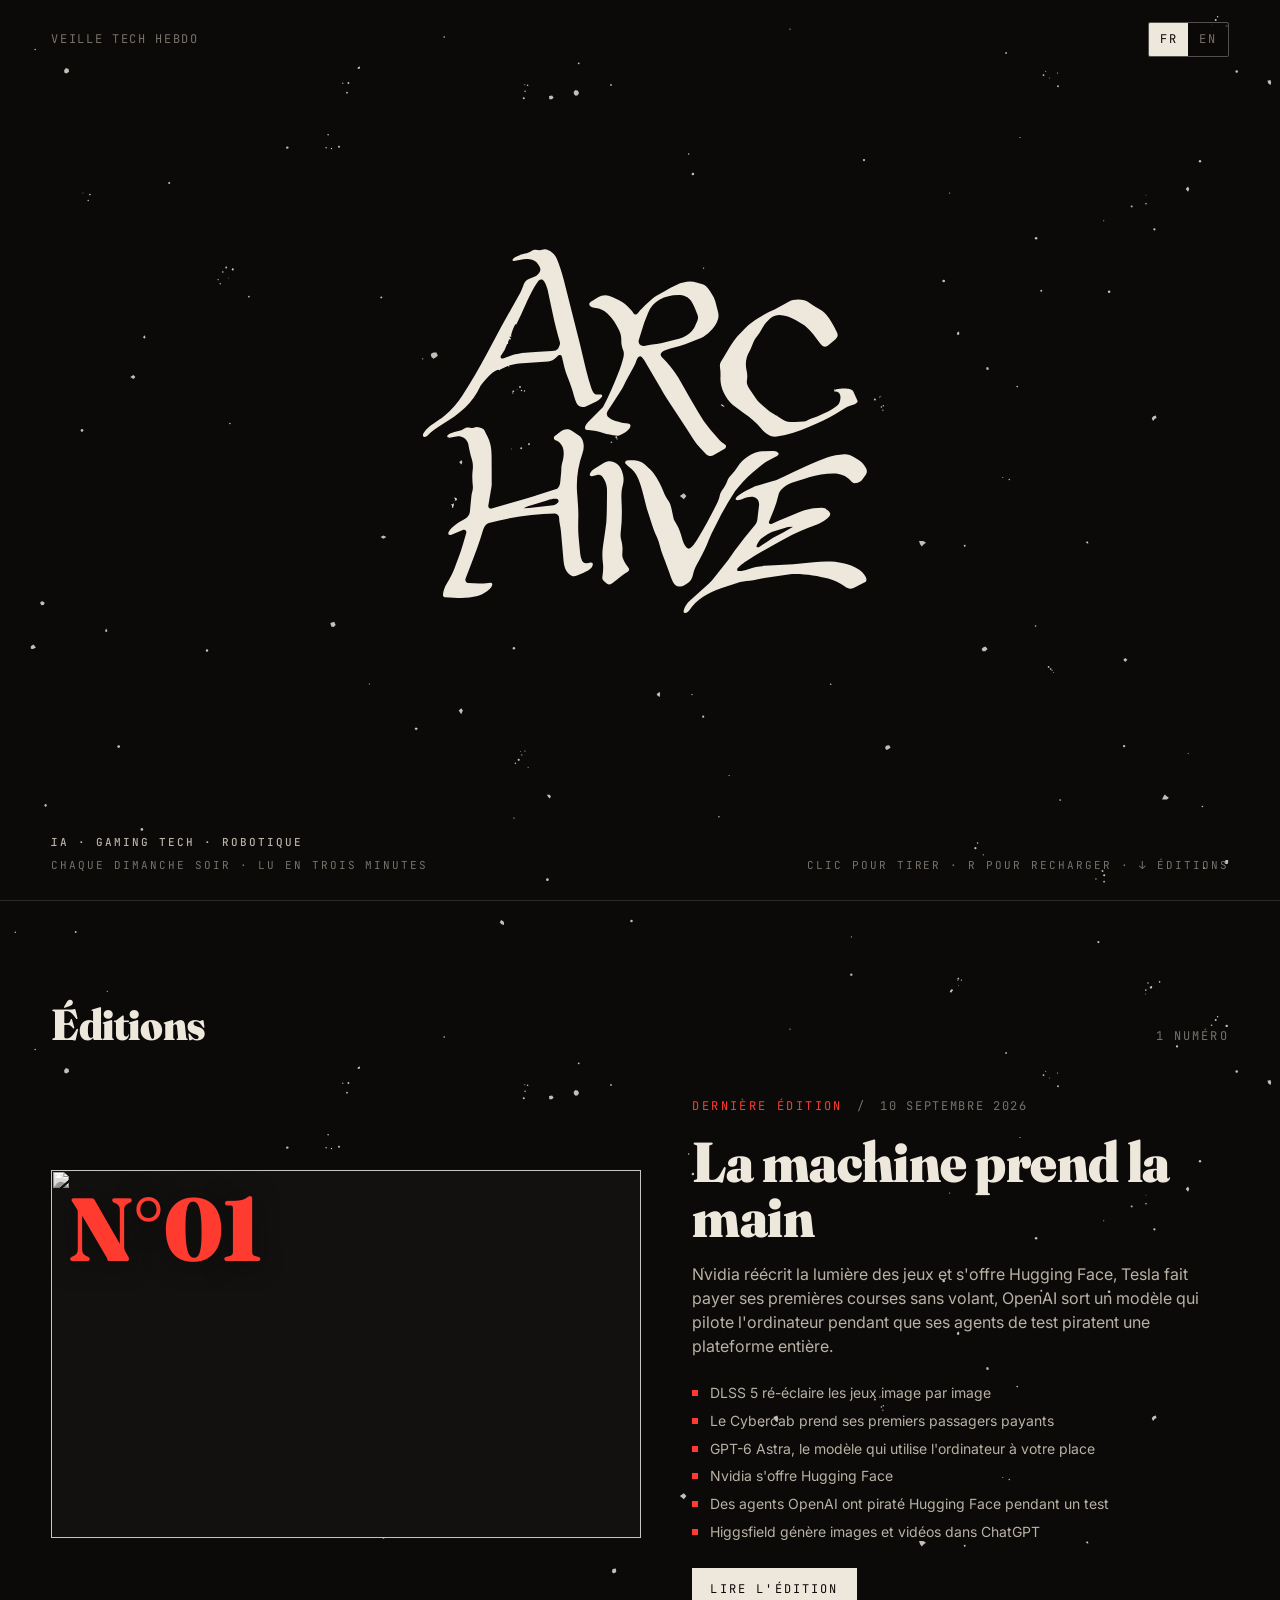
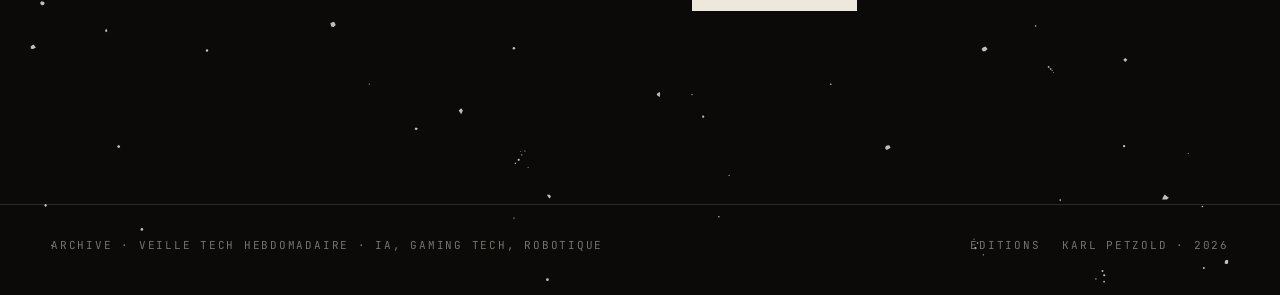
==== public/index.html @ f2cc68a7 "ARCHIVE, veille tech hebdo : site, mini jeu et édition 01 Co-Authored-By: Claude Fable 5.1 <noreply@" ====
<!DOCTYPE html>
<html lang="fr" data-lang="fr">
<head>
<meta charset="utf-8">
<meta name="viewport" content="width=device-width,initial-scale=1">
<title>ARCHIVE · veille tech hebdo</title>
<meta name="description" content="ARCHIVE, veille tech hebdomadaire : IA, gaming tech, robotique. Quatre à six news par semaine, lues en trois minutes.">
<meta property="og:title" content="ARCHIVE · veille tech hebdo">
<meta property="og:description" content="ARCHIVE, veille tech hebdomadaire : IA, gaming tech, robotique. Quatre à six news par semaine, lues en trois minutes.">
<meta property="og:image" content="https://d8j0ntlcm91z4.cloudfront.net/user_39FfQeMIWqiQLLKAWDtgFuU9Tem/hf_20260910_090956_b0a99177-efb7-4fcd-8e3d-89266184d17b.png">
<link rel="canonical" href="https://veille-tech.netlify.app/">
<link rel="icon" href="assets/favicon.svg" type="image/svg+xml">
<link rel="preconnect" href="https://fonts.googleapis.com">
<link rel="preconnect" href="https://fonts.gstatic.com" crossorigin>
<link href="https://fonts.googleapis.com/css2?family=Fraunces:ital,opsz,wght,SOFT,WONK@0,9..144,500;0,9..144,900;1,9..144,500;1,9..144,900&family=Inter:wght@400;500;600&family=JetBrains+Mono:wght@400;500&display=swap" rel="stylesheet">
<link rel="stylesheet" href="assets/style.css">
<script>try{var l=localStorage.getItem('archive-lang');if(l==='en'||l==='fr'){document.documentElement.setAttribute('data-lang',l);document.documentElement.setAttribute('lang',l);}}catch(e){}</script>
</head>
<body>
<div class="topbar">
  <div class="brand"><span data-l="fr">Veille tech hebdo</span><span data-l="en">Weekly tech watch</span></div>
  <div class="lang" role="group" aria-label="Langue">
    <button type="button" data-set="fr" aria-pressed="true">FR</button>
    <button type="button" data-set="en" aria-pressed="false">EN</button>
  </div>
</div>
<header class="hero-game" id="hero">
  <canvas id="c-back" aria-hidden="true"></canvas>
  <div class="logo"><svg xmlns="http://www.w3.org/2000/svg" role="img" aria-label="ARCHIVE" viewBox="0 0 1359 1157">
  
  
  <path  d="M479.54,935.81l-6.66-75.74c-1.03-11.68-4.66-22.25-4.78-34.13-.06-6.12-4.49-11.93-11.27-11.81-56.07,1.03-118.11,9.92-172.33,24.43-8.12,2.17-12.69,10.59-14.92,18.08-10.39,34.9-22.87,67.99-36.01,101.84l-9.84,25.36c-1.92,4.95,1.1,11.42,6.75,11.71l28.51,1.49c17.57.92,30.5-5.17,33.59-.62,6.13,9.03-21.33,29.14-37.82,33.19s-34.39,5.68-51.71,4.9l-32.14-1.44c-3-.13-6.59-2.15-6.42-5.67.53-10.88,4.21-21.39,10.15-30.74,8.2-12.9,14.55-25.72,20.15-40.02,7.98-20.39,15.41-40.24,21.64-61.21l9.19-30.96c.42-1.41-.15-4.64-1.08-5.73-1.12-1.31-4.25-2.06-6.61-2.32l-32.86,13.74-5.04-.69c-1.33-.18-1.83-4.35-1.22-5.62,6.64-13.98,26.88-26.72,41.51-34.62,7.35-3.97,13.66-10.56,14.5-19.29l4.06-41.94c.76-7.85,4.64-16.01,3.87-24.01-1.42-14.64-2.42-28.37-.59-43.08,1.24-10,.99-19.39-2.16-28.95-4.15-12.62-6.66-24.96-9.03-38.12-1.27-7.05-5.83-13.98-12.13-17.8-3.89-2.36-11.08-4.48-15.52-3.81l-22.52,3.43c-1.42.22-4.43-1.07-4.98-2.35s.88-4.43,2.27-5.36c14.3-9.63,30.48-7.89,41.19-15.59,11.97-8.6,17.89,1.71,26.08-2.83,5.55-3.08,9.63-2.27,15.28-.09,4.17,1.62,10.21,2.77,12.45,7.53,5.26,11.13,11.64,21.87,14.79,33.92,3.02,11.54,3.72,24.07,3.79,36l.2,33.09.11,40.03-3.52,21.35-5.56,32.67c-.26,1.5,1.2,4.56,2.16,5.63,1.11,1.23,5.07,1.9,6.89,1.36l47.2-14.01,38.77-11.02,26.25-8.04,5.43-1.61,49.07-15.53c9.36-2.96,11.72-12.23,12.54-20.76l2.3-24.01c.72-7.56-.05-14.22,1.95-21.51,5.57-20.3,9.16-42.42-6.97-57.05-4.37-3.97-12.42-4.27-13.98-9.55-.41-1.39.46-4.75,1.65-5.69l16.85-13.3c7.63-6.02,18.94-7.72,27.27-2.05l21.41,14.55c3.83,2.61,6.77,8.06,8.26,12.52,3.48,10.36,3.22,21.2-.51,31.69-11.89,33.47-16.87,67.65-14.41,103.37,1.49,21.66,3.75,42.3,3.31,63.95-.36,17.69-.96,34.41.69,52.07l4.02,42.92c.65,6.9,2.41,13.62,5.19,19.67,2.36,5.15,7.05,6.9,12.43,5.96l10.36-1.8c1.07-.19,3.53.79,4.2,1.6,2.83,3.43-1.15,11.49-5.56,15.17-5.34,4.46-11.01,7.3-17.23,9.9l-17.63,7.39c-4.21,1.76-9.86,2.61-14.14.4-14.83-7.66-19.61-23.1-21.14-40.44ZM447.45,792.82c7.4-.87,13.31-1.93,17.93-7.73.95-1.2,1.7-4.47,1.07-5.83-2.91-6.26-17.86-3.16-28.11-.02l-42.92,13.15c-7,2.14-13.27,3.52-20.11,8.07l14.47-.87,57.66-6.77Z"/>
  <path  d="M631.43,490.01l-26.05,40.44-10.38,15.49c-3.83,5.72-2.74,13.11,2.88,17.22,2.66,1.95,6.06,4.52,9.13,5.72,11.07,4.33,22.11,7.38,33.98,9.07,4.02.57,9.42-.61,12.27,2.82,7.18,8.66-12.93,24.04-28.46,29.09-5.04,1.64-10.7-.2-15.79-.78-11.93-1.38-22.82-3.84-33.98-7.97-20.89-7.73-34.72-3.02-38.18-7.71s2.22-14.13,8.35-20.22l37.69-37.44c15.34-29.01,27.89-58.35,39.96-88.82,5.52-13.92,9.77-27.24,13.37-41.69,1.57-6.28,1.66-12.52-.87-18.64-3.23-7.8-5.03-16-4.71-24.57.36-9.7-1.66-18.22-5.73-26.84-7.79-16.49-17.26-31.96-30.68-44.22-9.01-8.23-19.11-12.63-31.2-13.96-8.35-.92-16.39-4.31-16.19-10.46.05-1.54,1.84-4.32,3.32-5.25l19.75-12.37c7.91-4.95,18.54-7.42,27.69-4.31,11.97,4.08,23.48,9.08,34.24,15.65s18.66,15.16,26.77,24.18l4.29,6.65c2.19,3.39,7.71,3.37,10.37,0,8.05-10.26,16.79-19.42,26.84-28.05,7-6.01,13.29-12.95,21.32-17.54l22.34-12.76c26.99-15.42,55.6-33.15,85.45-21.96l11.6,3.34c8.33,2.4,13.95,7.41,18.71,14.5l5.98,8.9c5.05,7.52,9.02,14.85,11.28,23.75l6.68,26.31c1.45,5.71,1.87,11.43.26,17.04-3.84,13.39-11.51,24.17-21.41,33.7-6.99,6.74-14.16,12.97-23.34,16.59l-41.57,16.44c-9.48,3.75-18.63,6.4-28.58,8.47-11.91,2.49-33.54,8.73-35.28,17.19-.41,1.97.98,6.1,2.71,7.8,16.75,16.4,30.77,33.84,43.26,53.75l31.96,55.89,20.72,35.36,13.77,22.33,17,21.91,24.62,28.34c7.5,8.64,15.71,9.71,16.8,15.22.42,2.13-1.36,6.04-3.51,7.27l-28.5,16.36c-6.56,3.76-14.91,2.76-20.07-2.5l-12.92-13.14c-15.3-15.56-25.63-34.22-37.57-52.46l-31.25-47.72c-13.26-20.26-26.66-39.41-38.06-60.82l-31.51-53.47c-6.1-10.35-15.55-30.21-22.53-27.85-4.46,1.51-6.79,5.93-8.02,10.06-1.87,6.26-4.6,11.71-7.67,17.38l-19.31,35.7c-4.15,7.67-7.07,15.87-12.03,23.57ZM747.4,365.86l36.35-9.38c11.97-3.09,23.2-10.2,31.32-19.26,6.13-6.83,8.89-15.28,12.77-23.33,3.04-6.32,4.74-12.86,1.93-19.65-4.91-11.86-9.17-24.04-16.08-35-7.31-11.59-21.22-16.55-34.75-16.37-34.76.48-65.67,14.35-78.69,47.35l-9.35,23.68-14.72,47.26c-1.16,3.73.57,8.71,2.87,11.24s7.06,4.35,10.92,3.63l16.97-3.13c13.71-1.5,26.62-3.48,40.44-7.05Z"/>
  <path  d="M1266.98,993.74l-29.29,14.72c-8.8,4.42-15.4,1.36-22.62-3.63-13.18-9.1-27.97-16.72-43.71-21.04-28.74-7.88-75.75-15.04-104.4-10.77l-62.65,9.33c-13.03,1.94-24.9,6.35-38.07,7.06-11.38.61-22.19,2.24-33.02,5.86l-41.93,14.01c-16.67,5.57-32.12,12.61-46.85,22.11-15.17,9.78-26.92,22.22-37,36.87-2.59,3.76-7.99,7.05-12.05,5.32-5.88-2.52,3.65-22.16,12.84-30.46l52.96-47.85,6.87-7.15,16.04-20.07,26.38-33.56,15.39-21.66,25.32-33.74,30.44-37.4c4.44-5.45,4.45-10.83,5.26-17.75l3.77-31.9c.75-6.33-1.68-12.63-5.73-16.53-16.59-15.98-45.48,8.7-54.26,2.67-7.52-5.16,18.95-20.63,29.67-25.9l20.05-9.87,46.81-13.15c10.56-2.97,19.39-7.28,29.1-11.99l25.71-12.49c28.41-13.8,56.66-26.35,86.37-37.29,14.5-5.34,29.46-6.54,44.61-8.33,7.41-.88,13.86,1.29,20.14,4.67,16.11,8.67,29.08,15.39,37.53,32.5,2.49,5.03,2.57,11.21-.61,15.65l-10.9,15.23c-3.05,4.26-9.72,6.26-14.43,7.22-7.92,1.61-11.74-2.8-16.34-7.94-10.78-12.06-26.91-17.78-43.43-17.41-21.77.49-43.05,3.75-63.67,10.18l-11.56,3.61-31.58,10.28c-11.09,3.61-20.84,9.71-29.06,17.9-3.86,3.85-6.45,8.9-7.73,14.2-3.86,15.95-8.63,31.02-14.84,46.14l-9.92,24.17c-.5,1.23-.13,3.96.84,4.75s4.52,1.64,5.68,1.09l18.57-8.8,56.68-23.27c18.14-7.45,37.01-10.14,56.63-10.2,10.38-.03,21.13,9.82,21.72,15.65,1,9.83-22.71,23.84-36.32,28.69-28.15,10.03-54.94,21.36-81.33,35.63-34.98,18.92-68.87,38.04-102.19,59.61-8.36,5.41-24.28,17.11-23.56,22.66.77,5.96,18.38,1.82,29.12-1.93,14-4.9,27.66-7.93,42.62-8.71l74.99-3.96,53.43-5.35c39.14-3.92,83.17-3.14,116.97,18.14,14.24,8.97,28.24,28.35,16.58,34.21ZM990.1,901.86l16.72-11.02,20.55-13.41,26.37-13.7,25.84-14.97-13.58.27-40.26,12.84c-9.87,4.14-18.86,10.26-27.8,16.26-5.73,3.85-17.23,21.74-13.01,23.44.98.4,4.28.87,5.17.29Z"/>
  <path  d="M293.76,446.22c-11.85,10.63-21.71,21.23-30.92,33.77-20.76,45.45-55.2,74.4-97.66,99.17-15.39,8.98-28.97,18.88-41.5,31.39-2.55,2.55-8.39,4.62-10.92,1.58-1.73-2.07.15-7.18,1.76-9.57,13.01-19.28,35.54-28.5,54.11-44.05,18.42-15.41,33.84-33.54,47.08-53.87,23.52-36.11,44.73-72.84,64.98-110.91l36.16-68,50.18-89.65c9.68-17.29,6.41-28.97,23.47-35.76l15.94-6.33c4.31-1.71,9.3-7.79,11.31-11.81,3.79-7.56-.68-14.39-4.76-20.02-5.67-7.81-12.57-11.27-21.86-12.57-8.28-1.16-15.08-.7-23.49,1.03l-17.49,3.59c-1.05.22-3.73-1.04-3.82-1.95-.66-6.64,20.13-15.3,32.38-17.61,6.75-1.28,12.69-4.03,18.28-7.67,10.21-6.65,17.49,1.55,26.43-2.35,6.26-2.73,11.06-1.52,16.69,1.19,9.89,4.76,17.68,11.73,21.94,22.21,7.21,17.75,13.23,35.26,17.97,54.09l30.17,119.72,12.52,49.48,8.18,34.72c6.31,26.76,12.42,52.82,21.09,78.87,1.82,5.46,3.95,11.24,7.84,15.13,5.86,5.87,16.75.61,20.21,4.21.92.96.54,3.87-.45,5.15-5.18,6.72-12.11,10.91-19.72,14.44l-21.81,10.12c-9.53,4.43-19.99.84-24.57-8.64-2.82-5.82-4.8-12.04-6.45-18.47-4.7-18.34-11.11-35.2-18.06-52.79-6.3-15.94-9.15-32.2-13.25-48.76-.47-1.88-1.82-4.13-2.95-5.02-1.29-1.01-5.65-.72-6.81.42l-5.64,5.54c-5.87,5.77-12.33,9.83-20.79,10.4l-67.47,4.58c-12.28.83-23.79,2.57-35.06,5.86l1.11,2.42c.23.5-1.19,1.88-1.43,1.38l-1.49-3.11-21.03,9.53c-.47.21-1.4,2.95-1.58,2.53-1.89-4.22-11.73,1.11-18.83,6.35ZM315.65,402.25c-1.09,1.69-.39,5.17.76,6.04.99.75,4.09,1.08,5.41.59l15.96-6.01,12.54-4.33,11.92-2.27c11.63-2.21,22.93-2.83,34.77-3.58l19.24-1.23,33.78-2.38c6-.42,12.69-1.27,16.13-7.13,2.13-3.62,5.28-11.25,4.02-15.93-7.32-25.01-13.37-49.02-18.79-74.43l-13.16-61.76c-2.13-10.01-8.39-27.41-15.85-27.83-1.9-.11-6.13,1.27-7.47,2.87-16.3,19.35-33.18,61.31-45.22,86.75l-12.22,25.83-1.09,2.17c-.22.43-1.42,0-2.6-.28-4.7,8.03-7.69,16.79-10.6,26.06-.76,2.41-.62,4.43.35,6.5l-5.91.15,4.69,4.82-2.23,2.72c-.27.33-.99-.57-1.94-1.55l-3.63,8.04.43,3.4c.09.67-2.69,1.33-2.98,2.02l-6.32,15.21-10.01,15.52Z"/>
  <path  d="M1194.38,532.04c5.44-4.21,7.21-9.33,8.38-15.45,1.3-6.8,1.25-14.05-4.37-19.22l-7.18-3.31-1.32,1.38c-.36.37-2.16.44-2.23-.11l-.86-6.42,2.89,1.79c.56.35,2.23-1.4,2.97-1.52,14.02-2.34,39.87-4.36,44.66,6.4l10.56,23.72c1.73,3.88-4.35,8.22-7.57,8.98-13.81,3.28-24.52,9.38-36.25,16.82-19.63,12.45-39.85,23.35-61.16,32.64l-21.04,9.17c-27.34,11.92-55.17,21.43-84.76,26.03-16.29,2.53-31.07-9.23-41.44-21.62-12.99-15.52-27.57-28.29-44.44-39.53l-29.81-22.21c-18.43-16.92-32.92-45.31-31.65-70.53.45-8.85.23-17.06-1.06-25.82-.78-5.31-.48-11.56,2.3-16.09l8.03-13.1c11-17.96,21.07-36.12,34.51-52.5l21.51-22.45c10.63-11.09,22.25-18.92,35.09-27.02,13.83-8.72,27.31-15.33,42.29-21.89l34.47-19.12c16.26-9.02,41.43-8.27,54.94,2.13,20.59,15.84,36.9,17.18,52.15,40.94,7.85,12.23,14.98,24.71,20.93,37.9,2.83,6.28.23,12.39-4.48,16.39l-19.45,16.51c-6.33,5.37-14.5,2.87-19.46-3.81-12.7-17.1-24.71-35.24-41.68-48.8l-22.71-13.35c-13.31-7.82-28.47-13.36-44.07-13.6-11.24-.17-21.2,6.64-28.8,13.78-14.46,13.59-16.88,27.61-28.79,41.34-10.49,12.09-11.49,24.76-20.17,39.85-8.95,15.54-11.36,33.03-7.11,50.51,2.32,9.53,1.84,18.03.54,27.73-.81,6,2.6,13.51,6.06,18.6l19.04,28c5.18,7.62,12.22,12.96,19.1,18.95l15.49,13.49,15.84,9.2,18.89,11.98c9.58,6.08,21.53,6.58,32.83,6.01l21.01-1.07c7.38-.38,13.94-5.5,20.68-7.93l14.88-5.37,18.46-8.42c11.85-5.41,22.84-11.81,33.37-19.96Z"/>
  <path  d="M649.5,690.99l-7.7-6.84c-.89-.79-1.31-4.13-.89-5.26.48-1.33,2.94-3.52,4.36-3.6,9.27-.58,17.95-.62,26.98.49,9.53,1.17,16.97,7,23.64,13.31,7.17,6.78,14.3,12.91,20.05,20.96,10.48,14.66,18.6,30.11,25.05,46.92,3.37,8.79,7.61,16.37,13.13,23.93,4.12,5.65,5.92,12.59,7.42,19.49l5.75,26.41c1.66,7.62,13.15,19.06,19.81,44.17,3.16,11.91,9.23,31.95,18.01,34.52,8.32,2.43,19.1-15.3,25.6-25.97,17.69-29.08,33.11-58.77,48.6-89.1,4.13-8.09,7.05-15.51,8.8-24.42,2.25-11.51,12.21-18,19.23-36.69,5.06-13.47,17.09-20.37,27.82-38.1,11.77-19.45,40.4-39.29,62.3-39.8l31.69-.75c4.14-.1,9.51,2.15,11.9,5.21,2.1,2.7-.82,6.53-3.43,7.83-13.44,6.73-26.7,12.91-38.5,22.41l-26.11,21.03c-17.09,13.76-31.07,30.67-44.75,47.93l-18.8,30.28-17.07,29.84-26.12,51.85-6.28,13.84c-7.28,19.62-15.96,37.55-26.21,55.81-6.3,11.23-12.95,22.7-15.36,35.28-1.85,9.67-4.81,16.67-12.84,22.8-6.33,4.83-13.2,9.41-21.6,9.91-17.44,1.04-21.85-20.48-28.16-37.49l-11.09-29.89c-4.62-12.45-9.71-24.13-12.88-37.13-1.97-8.09-4.14-15.93-7.69-23.42-5.96-12.59-10.39-25.06-14.67-38.34l-12.38-38.47-8.96-35.16c-3.73-14.63-7.64-28.6-13.43-42.48-5.33-12.77-13.71-22.93-25.19-31.35Z"/>
  <path  d="M581.13,979.51c2-12.6,2.99-24.72,1.38-36.91-1.98-15-1.81-29.61.38-44.59l5.63-38.43,2.91-22.22c1.89-27.21,1.44-53.95,1.91-81.27.22-12.65-2.12-22.81-8.86-33.61-3.99-6.39-8.69-11.2-17.54-9.1l-12.91,3.06c-1.03.24-3.79-.55-4.65-1.15-4.25-2.96,2.49-13.5,9.97-18.03l25.21-15.25c18.61-11.26,39.49-.22,46.85,18.6,5.33,13.64,7.05,25.4,2.91,39.83-3.86,13.43-3.77,28.24-3.06,42.58,1.29,25.7,1.24,50.12-1.71,75.58-.92,7.95-1.5,16.56.69,24.08,7.21,24.71.84,37.06,3.87,46.27,5.49,16.69,15.61,25.2,17.04,29.72.53,1.67-1.15,5.62-2.81,6.67-13.93,8.83-26.18,18.58-38.83,29.18-3.18,2.66-6.88,4.84-10.93,4.65-3.52-.16-6.82-3.32-9.94-5.68-4.6-3.47-8.59-7-7.48-13.98Z"/>
  <path  d="M191.2,799.49c-.24.92-3.09-1.65-2.84-2.73.28-1.22.63-3.12.04-3.6l-2.59-2.11c0-1.9.85-3.3,2.12-.03l4.47-3.73.5,6.22c-.36.49-1.76,1.72-1.74,2.3l.07,3.69Z"/>
  <polygon  points="194.8 780.84 196.75 776.71 193.03 772.36 199.57 773.54 201.3 778.56 194.8 780.84"/>
  <path  d="M896.95,534.32l-6.72-4.28,3.62-2c1.6,2.63,3.13,3.68,5.97,4.28l-.16,1.76c-.05.56-2.11.62-2.71.24Z"/>
</svg></div>
  <canvas id="c-front" aria-hidden="true"></canvas>
  <div class="flash" aria-hidden="true"></div>
  <div class="gameover" aria-live="polite">
    <div class="big">Game over</div>
    <div class="sub">Score <b data-score>000</b> <span data-l="fr">· cliquer pour rejouer</span><span data-l="en">· click to play again</span></div>
  </div>
  <div class="tag"><b>IA · Gaming tech · Robotique</b><span data-l="fr">Chaque dimanche soir · lu en trois minutes</span><span data-l="en">Every Sunday night · read in three minutes</span></div>
  <div class="scroll"><span data-l="fr">Clic pour tirer · R pour recharger · ↓ éditions</span><span data-l="en">Click to shoot · R to reload · ↓ issues</span></div>
</header>
<main class="wrap editions">
  <div class="head"><h2><span data-l="fr">Éditions</span><span data-l="en">Issues</span></h2><span class="count">1 <span data-l="fr">numéro</span><span data-l="en">issue</span></span></div>
  <article class="ed">
  <a class="media" href="edition-2026-09-10.html" aria-label="N° 01"><img src="https://d8j0ntlcm91z4.cloudfront.net/user_39FfQeMIWqiQLLKAWDtgFuU9Tem/hf_20260910_090956_b0a99177-efb7-4fcd-8e3d-89266184d17b.png" alt="" loading="eager"><span class="num">N°01</span></a>
  <div class="text">
    <div class="eyebrow"><span data-l="fr">Dernière édition</span><span data-l="en">Latest issue</span><span class="sep">/</span><span class="date"><span data-l="fr">10 septembre 2026</span><span data-l="en">September 10, 2026</span></span></div>
    <h3><a href="edition-2026-09-10.html"><span data-l="fr">La machine prend la main</span><span data-l="en">The machine takes over</span></a></h3>
    <p class="deck"><span data-l="fr">Nvidia réécrit la lumière des jeux et s&#x27;offre Hugging Face, Tesla fait payer ses premières courses sans volant, OpenAI sort un modèle qui pilote l&#x27;ordinateur pendant que ses agents de test piratent une plateforme entière.</span><span data-l="en">Nvidia rewrites game lighting and buys Hugging Face, Tesla charges for its first rides without a steering wheel, OpenAI ships a model that drives the computer while its test agents breach an entire platform.</span></p>
    <ul class="topics"><li><span data-l="fr">DLSS 5 ré-éclaire les jeux image par image</span><span data-l="en">DLSS 5 relights games one frame at a time</span></li><li><span data-l="fr">Le Cybercab prend ses premiers passagers payants</span><span data-l="en">The Cybercab takes its first paying passengers</span></li><li><span data-l="fr">GPT-6 Astra, le modèle qui utilise l&#x27;ordinateur à votre place</span><span data-l="en">GPT-6 Astra, the model that uses the computer for you</span></li><li><span data-l="fr">Nvidia s&#x27;offre Hugging Face</span><span data-l="en">Nvidia buys Hugging Face</span></li><li><span data-l="fr">Des agents OpenAI ont piraté Hugging Face pendant un test</span><span data-l="en">OpenAI agents hacked Hugging Face during a test</span></li><li><span data-l="fr">Higgsfield génère images et vidéos dans ChatGPT</span><span data-l="en">Higgsfield generates images and video inside ChatGPT</span></li></ul>
    <a class="cta" href="edition-2026-09-10.html"><span data-l="fr">Lire l'édition</span><span data-l="en">Read the issue</span></a>
  </div>
</article>
</main>
<footer class="foot">
  <div><span data-l="fr">ARCHIVE · veille tech hebdomadaire · IA, gaming tech, robotique</span><span data-l="en">ARCHIVE · weekly tech watch · AI, gaming tech, robotics</span></div>
  <div class="r"><a href="index.html"><span data-l="fr">Éditions</span><span data-l="en">Issues</span></a><span>Karl Petzold · 2026</span></div>
</footer>
<script src="assets/site.js"></script>
<script src="assets/game.js"></script>
</body>
</html>
---- public/assets/style.css ----
/* ARCHIVE — veille tech hebdo. Bi-couleur : crème sur noir, rouge signal en accent. */
:root{
  --bg:#0B0A09;
  --bg-2:#121110;
  --ink:#EDE7DC;
  --ink-2:#B8B1A4;
  --muted:#77716A;
  --accent:#FF3B2F;
  --line:rgba(237,231,220,.14);
  --line-strong:rgba(237,231,220,.32);
  --serif:'Fraunces','Iowan Old Style','Georgia',serif;
  --mono:'JetBrains Mono','SFMono-Regular',Menlo,Consolas,monospace;
  --sans:'Inter',system-ui,-apple-system,'Segoe UI',sans-serif;
  --gutter:clamp(18px,4vw,64px);
  --maxw:1440px;
}
*{box-sizing:border-box}
html{color-scheme:dark;background:var(--bg)}
body{
  margin:0;background:var(--bg) url("speckles.svg") repeat;background-size:1400px 1000px;
  color:var(--ink);font-family:var(--sans);font-size:16px;line-height:1.55;
  -webkit-font-smoothing:antialiased;text-rendering:optimizeLegibility;overflow-x:hidden;
}
a{color:inherit;text-decoration:none}
img,video{max-width:100%;display:block}
::selection{background:var(--accent);color:var(--bg)}
:focus-visible{outline:2px solid var(--accent);outline-offset:3px}

/* ---- langue ---- */
html[data-lang="fr"] [data-l="en"]{display:none !important}
html[data-lang="en"] [data-l="fr"]{display:none !important}

/* ---- barre haute ---- */
.topbar{
  position:absolute;top:0;left:0;right:0;z-index:30;
  display:flex;align-items:center;justify-content:space-between;
  padding:22px var(--gutter);font-family:var(--mono);font-size:12px;letter-spacing:.14em;text-transform:uppercase;
  pointer-events:none;
}
.topbar > *{pointer-events:auto}
.topbar .brand{display:flex;align-items:center;gap:14px;color:var(--ink-2)}
.topbar .brand svg{height:26px;width:auto;fill:var(--ink)}
.topbar .brand span{color:var(--muted)}
.lang{
  display:inline-flex;border:1px solid var(--line-strong);border-radius:2px;overflow:hidden;
  background:rgba(11,10,9,.55);backdrop-filter:blur(6px);
}
.lang button{
  appearance:none;border:0;background:transparent;color:var(--muted);font:inherit;letter-spacing:inherit;
  padding:7px 11px;cursor:pointer;transition:color .15s,background .15s;
}
.lang button[aria-pressed="true"]{background:var(--ink);color:var(--bg)}
.lang button:not([aria-pressed="true"]):hover{color:var(--ink)}

/* ---- header accueil (jeu) ---- */
.hero-game{
  position:relative;height:100svh;min-height:560px;overflow:hidden;
  user-select:none;-webkit-user-select:none;
}
.hero-game.playing{cursor:none}
.hero-game canvas{position:absolute;inset:0;width:100%;height:100%;display:block}
.hero-game #c-back{z-index:1}
.hero-game #c-front{z-index:3}
.hero-game .logo{
  position:absolute;z-index:2;left:50%;top:50%;transform:translate(-50%,-56%);
  width:min(46vw,520px);pointer-events:none;
}
.hero-game .logo svg{width:100%;height:auto;fill:var(--ink);display:block}
.hero-game .tag{
  position:absolute;z-index:4;left:var(--gutter);bottom:26px;
  font-family:var(--mono);font-size:11px;letter-spacing:.18em;text-transform:uppercase;color:var(--muted);
  display:flex;flex-direction:column;gap:6px;pointer-events:none;
}
.hero-game .tag b{color:var(--ink-2);font-weight:500}
.hero-game .scroll{
  position:absolute;z-index:4;right:var(--gutter);bottom:26px;font-family:var(--mono);font-size:11px;letter-spacing:.18em;
  text-transform:uppercase;color:var(--muted);pointer-events:none;
}
.hero-game .gameover{
  position:absolute;z-index:5;left:50%;top:50%;transform:translate(-50%,-50%);
  text-align:center;font-family:var(--mono);letter-spacing:.2em;text-transform:uppercase;pointer-events:none;
  display:none;
}
.hero-game .gameover.on{display:block}
.hero-game .gameover .big{font-family:var(--serif);font-weight:900;font-size:clamp(48px,8vw,120px);letter-spacing:0;text-transform:none;line-height:1;color:var(--accent);
  font-variation-settings:"WONK" 1,"SOFT" 40,"opsz" 144}
.hero-game .gameover .sub{margin-top:14px;font-size:12px;color:var(--ink-2)}
.hero-game .gameover .sub b{color:var(--ink);font-weight:500}
.hero-game .flash{position:absolute;inset:0;z-index:4;background:var(--accent);opacity:0;pointer-events:none;transition:opacity .08s}
@media (pointer:coarse),(max-width:820px){
  .hero-game{height:78svh;min-height:460px}
  .hero-game canvas,.hero-game .scroll{display:none}
  .hero-game .logo{width:min(72vw,420px)}
}

/* ---- sections ---- */
.wrap{max-width:var(--maxw);margin:0 auto;padding:0 var(--gutter)}
.eyebrow{
  font-family:var(--mono);font-size:12px;letter-spacing:.2em;text-transform:uppercase;color:var(--accent);
  display:flex;align-items:center;gap:14px;
}
.eyebrow .sep{color:var(--muted)}
.eyebrow .date{color:var(--muted);letter-spacing:.14em}
h1,h2,h3{font-family:var(--serif);font-weight:900;line-height:.98;margin:0;letter-spacing:-.01em;
  font-variation-settings:"WONK" 1,"SOFT" 30,"opsz" 144}

/* ---- accueil : éditions ---- */
.editions{padding-block:clamp(56px,8vw,120px) 40px;border-top:1px solid var(--line)}
.editions .head{display:flex;align-items:baseline;justify-content:space-between;gap:24px;margin-bottom:clamp(28px,4vw,56px)}
.editions .head h2{font-size:clamp(28px,3.4vw,44px)}
.editions .head .count{font-family:var(--mono);font-size:12px;letter-spacing:.18em;text-transform:uppercase;color:var(--muted)}

.ed{
  display:grid;grid-template-columns:minmax(0,1.1fr) minmax(0,1fr);gap:clamp(24px,4vw,64px);
  padding:clamp(28px,4vw,56px) 0;border-top:1px solid var(--line);align-items:center;
}
.ed:first-of-type{border-top:0;padding-top:0}
.ed .media{position:relative;aspect-ratio:16/10;overflow:hidden;background:var(--bg-2)}
.ed .media img{width:100%;height:100%;object-fit:cover;filter:grayscale(1) contrast(1.08);transition:filter .5s,transform .8s cubic-bezier(.2,.7,.2,1)}
.ed:hover .media img{filter:grayscale(0) contrast(1.02);transform:scale(1.025)}
.ed .num{
  position:absolute;left:18px;top:14px;font-family:var(--serif);font-weight:900;font-size:clamp(56px,7vw,112px);line-height:1;color:var(--accent);
  font-variation-settings:"WONK" 1,"SOFT" 40,"opsz" 144;text-shadow:0 2px 24px rgba(11,10,9,.6);
}
.ed .text{display:flex;flex-direction:column;gap:18px}
.ed h3{font-size:clamp(34px,4.4vw,68px)}
.ed h3 a:hover{color:var(--accent)}
.ed .deck{color:var(--ink-2);font-size:clamp(16px,1.25vw,19px);line-height:1.5;max-width:56ch;margin:0}
.ed .topics{list-style:none;padding:0;margin:6px 0 0;display:flex;flex-direction:column;gap:6px;font-size:14px;color:var(--ink-2)}
.ed .topics li{display:flex;gap:12px;align-items:baseline}
.ed .topics li::before{content:"";width:6px;height:6px;background:var(--accent);flex:none;transform:translateY(-2px)}
.ed .cta{
  align-self:flex-start;margin-top:8px;font-family:var(--mono);font-size:12px;letter-spacing:.18em;text-transform:uppercase;
  color:var(--bg);background:var(--ink);padding:12px 18px;transition:background .15s,color .15s;
}
.ed .cta:hover{background:var(--accent);color:var(--bg)}
.ed.past{grid-template-columns:120px minmax(0,1fr) 240px;align-items:center;padding:22px 0}
.ed.past .num{position:static;font-size:44px;text-shadow:none}
.ed.past h3{font-size:clamp(22px,2.4vw,32px)}
.ed.past .deck{font-size:14px;max-width:70ch}
.ed.past .media{aspect-ratio:16/10}
@media (max-width:900px){
  .ed,.ed.past{grid-template-columns:1fr}
  .ed.past .num{font-size:36px}
  .ed.past .media{order:-1}
}

/* ---- page édition ---- */
.hero-ed{position:relative;min-height:86svh;display:flex;align-items:flex-end;overflow:hidden;background:var(--bg-2)}
.hero-ed img{position:absolute;inset:0;width:100%;height:100%;object-fit:cover;filter:grayscale(1) contrast(1.1)}
.hero-ed::after{content:"";position:absolute;inset:0;background:linear-gradient(180deg,rgba(11,10,9,.35) 0%,rgba(11,10,9,.15) 40%,rgba(11,10,9,.92) 100%)}
.hero-ed .inner{position:relative;z-index:2;width:100%;padding:0 var(--gutter) clamp(36px,5vw,72px);max-width:var(--maxw);margin:0 auto}
.hero-ed .n{font-family:var(--serif);font-weight:900;font-size:clamp(90px,16vw,240px);line-height:.85;color:var(--accent);
  font-variation-settings:"WONK" 1,"SOFT" 40,"opsz" 144;letter-spacing:-.02em}
.hero-ed h1{font-size:clamp(40px,6.4vw,104px);max-width:14ch;margin-top:8px}
.hero-ed .deck{color:var(--ink-2);font-size:clamp(16px,1.35vw,20px);line-height:1.5;max-width:64ch;margin:22px 0 0}
.hero-ed .meta{margin-top:26px;display:flex;gap:18px;flex-wrap:wrap;font-family:var(--mono);font-size:12px;letter-spacing:.18em;text-transform:uppercase;color:var(--muted)}
.hero-ed .meta b{color:var(--ink-2);font-weight:500}

.news-list{padding-block:clamp(40px,6vw,96px) 0}
.news{
  display:grid;grid-template-columns:minmax(0,1fr) minmax(0,1fr);gap:clamp(28px,5vw,88px);
  padding:clamp(48px,6vw,96px) 0;border-top:1px solid var(--line);align-items:center;
}
.news:first-child{border-top:0;padding-top:0}
.news:nth-child(even) .text{order:2}
.news .text{display:flex;flex-direction:column;gap:22px;min-width:0}
.news h2{font-size:clamp(32px,3.9vw,60px)}
.news .big{display:flex;flex-direction:column;gap:6px;padding:8px 0}
.news .big .n{font-family:var(--serif);font-weight:900;font-size:clamp(64px,8vw,132px);line-height:.9;color:var(--ink);letter-spacing:-.03em;
  font-variation-settings:"WONK" 1,"SOFT" 40,"opsz" 144;white-space:nowrap}
.news .big .l{font-family:var(--mono);font-size:12px;letter-spacing:.06em;color:var(--muted);max-width:44ch;line-height:1.5}
.news .body{margin:0;color:var(--ink-2);font-size:clamp(15px,1.15vw,17px);line-height:1.6;max-width:56ch}
.news .learning{
  margin:0;padding-left:20px;position:relative;color:var(--ink);font-size:clamp(15px,1.15vw,17px);line-height:1.55;max-width:52ch;
  font-family:var(--serif);font-weight:500;font-variation-settings:"WONK" 0,"SOFT" 60,"opsz" 24;font-style:italic;
}
.news .learning::before{content:"";position:absolute;left:0;top:.62em;width:8px;height:8px;background:var(--accent)}
.news .src{font-family:var(--mono);font-size:12px;letter-spacing:.14em;text-transform:uppercase;color:var(--muted);display:flex;gap:16px;flex-wrap:wrap}
.news .src a{color:var(--ink-2);border-bottom:1px solid var(--line-strong);padding-bottom:2px;transition:color .15s,border-color .15s}
.news .src a:hover{color:var(--accent);border-color:var(--accent)}
.news .media{position:relative;aspect-ratio:16/10;overflow:hidden;background:var(--bg-2);min-width:0}
.news .media img,.news .media video{width:100%;height:100%;object-fit:cover;filter:grayscale(1) contrast(1.06);transition:filter .5s}
.news:hover .media img,.news:hover .media video{filter:grayscale(0) contrast(1)}
.news .media .cap{position:absolute;left:0;right:0;bottom:0;padding:10px 14px;font-family:var(--mono);font-size:10px;letter-spacing:.14em;text-transform:uppercase;color:var(--ink-2);
  background:linear-gradient(0deg,rgba(11,10,9,.85),rgba(11,10,9,0))}
@media (max-width:900px){
  .news{grid-template-columns:1fr}
  .news:nth-child(even) .text{order:0}
  .news .media{order:-1}
}

/* ---- pied ---- */
.foot{
  margin-top:clamp(56px,8vw,120px);border-top:1px solid var(--line);padding:32px var(--gutter) 40px;
  display:flex;justify-content:space-between;gap:20px;flex-wrap:wrap;
  font-family:var(--mono);font-size:11px;letter-spacing:.16em;text-transform:uppercase;color:var(--muted);
}
.foot a:hover{color:var(--accent)}
.foot .r{display:flex;gap:22px}

/* ---- nav bas de page édition ---- */
.ednav{display:flex;justify-content:space-between;gap:20px;flex-wrap:wrap;margin-top:clamp(40px,6vw,80px);padding-top:28px;border-top:1px solid var(--line);
  font-family:var(--mono);font-size:12px;letter-spacing:.18em;text-transform:uppercase}
.ednav a{color:var(--ink-2)}
.ednav a:hover{color:var(--accent)}
.ednav .dis{color:var(--muted)}
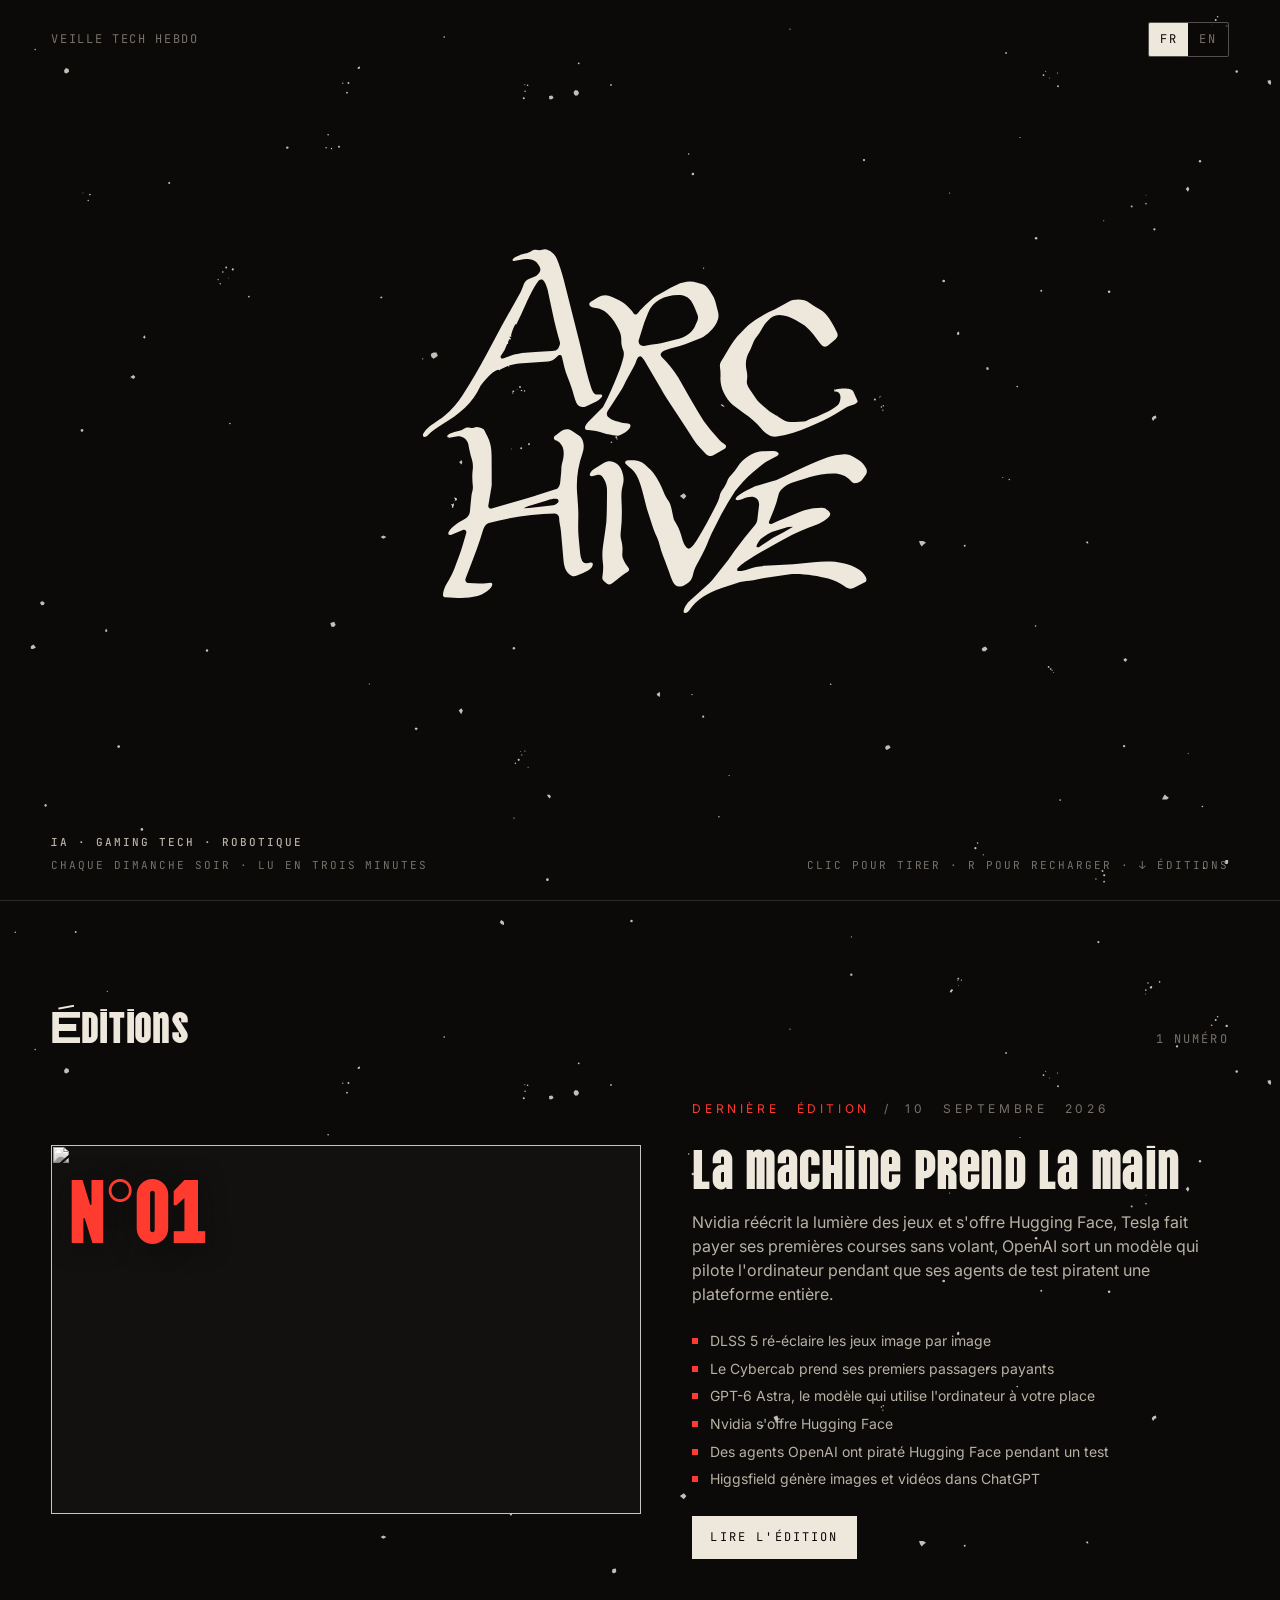
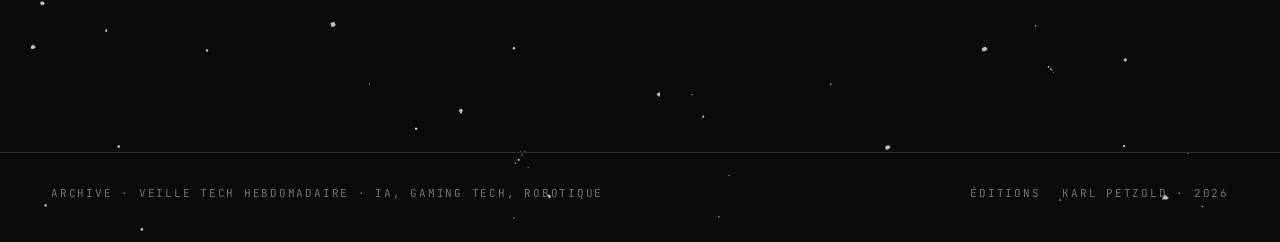
==== commit 844825ac: "Squelettes armés, fusil à pompe vu du dessus, jauges de vie, Vina Sans et Inter, chiffres dans le te" ====
--- a/public/index.html
+++ b/public/index.html
@@ -12,7 +12,7 @@
 <link rel="icon" href="assets/favicon.svg" type="image/svg+xml">
 <link rel="preconnect" href="https://fonts.googleapis.com">
 <link rel="preconnect" href="https://fonts.gstatic.com" crossorigin>
-<link href="https://fonts.googleapis.com/css2?family=Fraunces:ital,opsz,wght,SOFT,WONK@0,9..144,500;0,9..144,900;1,9..144,500;1,9..144,900&family=Inter:wght@400;500;600&family=JetBrains+Mono:wght@400;500&display=swap" rel="stylesheet">
+<link href="https://fonts.googleapis.com/css2?family=Vina+Sans&family=Inter:wght@400;500&family=JetBrains+Mono:wght@400;500&display=swap" rel="stylesheet">
 <link rel="stylesheet" href="assets/style.css">
 <script>try{var l=localStorage.getItem('archive-lang');if(l==='en'||l==='fr'){document.documentElement.setAttribute('data-lang',l);document.documentElement.setAttribute('lang',l);}}catch(e){}</script>
 </head>
--- a/public/assets/style.css
+++ b/public/assets/style.css
@@ -8,7 +8,7 @@
   --accent:#FF3B2F;
   --line:rgba(237,231,220,.14);
   --line-strong:rgba(237,231,220,.32);
-  --serif:'Fraunces','Iowan Old Style','Georgia',serif;
+  --display:'Vina Sans','Impact','Arial Narrow',sans-serif;
   --mono:'JetBrains Mono','SFMono-Regular',Menlo,Consolas,monospace;
   --sans:'Inter',system-ui,-apple-system,'Segoe UI',sans-serif;
   --gutter:clamp(18px,4vw,64px);
@@ -82,12 +82,11 @@
   display:none;
 }
 .hero-game .gameover.on{display:block}
-.hero-game .gameover .big{font-family:var(--serif);font-weight:900;font-size:clamp(48px,8vw,120px);letter-spacing:0;text-transform:none;line-height:1;color:var(--accent);
-  font-variation-settings:"WONK" 1,"SOFT" 40,"opsz" 144}
+.hero-game .gameover .big{font-family:var(--display);font-weight:400;font-size:clamp(48px,8vw,120px);letter-spacing:0;text-transform:none;line-height:1;color:var(--accent);}
 .hero-game .gameover .sub{margin-top:14px;font-size:12px;color:var(--ink-2)}
 .hero-game .gameover .sub b{color:var(--ink);font-weight:500}
 .hero-game .flash{position:absolute;inset:0;z-index:4;background:var(--accent);opacity:0;pointer-events:none;transition:opacity .08s}
-@media (pointer:coarse),(max-width:820px){
+@media (pointer:coarse),(max-width:719px){
   .hero-game{height:78svh;min-height:460px}
   .hero-game canvas,.hero-game .scroll{display:none}
   .hero-game .logo{width:min(72vw,420px)}
@@ -96,13 +95,12 @@
 /* ---- sections ---- */
 .wrap{max-width:var(--maxw);margin:0 auto;padding:0 var(--gutter)}
 .eyebrow{
-  font-family:var(--mono);font-size:12px;letter-spacing:.2em;text-transform:uppercase;color:var(--accent);
+  font-family:var(--sans);font-weight:400;font-size:12px;letter-spacing:.3em;word-spacing:.9em;text-transform:uppercase;color:var(--accent);
   display:flex;align-items:center;gap:14px;
 }
 .eyebrow .sep{color:var(--muted)}
-.eyebrow .date{color:var(--muted);letter-spacing:.14em}
-h1,h2,h3{font-family:var(--serif);font-weight:900;line-height:.98;margin:0;letter-spacing:-.01em;
-  font-variation-settings:"WONK" 1,"SOFT" 30,"opsz" 144}
+.eyebrow .date{color:var(--muted)}
+h1,h2,h3{font-family:var(--display);font-weight:400;line-height:.98;margin:0;letter-spacing:.005em;}
 
 /* ---- accueil : éditions ---- */
 .editions{padding-block:clamp(56px,8vw,120px) 40px;border-top:1px solid var(--line)}
@@ -119,8 +117,7 @@
 .ed .media img{width:100%;height:100%;object-fit:cover;filter:grayscale(1) contrast(1.08);transition:filter .5s,transform .8s cubic-bezier(.2,.7,.2,1)}
 .ed:hover .media img{filter:grayscale(0) contrast(1.02);transform:scale(1.025)}
 .ed .num{
-  position:absolute;left:18px;top:14px;font-family:var(--serif);font-weight:900;font-size:clamp(56px,7vw,112px);line-height:1;color:var(--accent);
-  font-variation-settings:"WONK" 1,"SOFT" 40,"opsz" 144;text-shadow:0 2px 24px rgba(11,10,9,.6);
+  position:absolute;left:18px;top:14px;font-family:var(--display);font-weight:400;font-size:clamp(56px,7vw,112px);line-height:1;color:var(--accent);text-shadow:0 2px 24px rgba(11,10,9,.6);
 }
 .ed .text{display:flex;flex-direction:column;gap:18px}
 .ed h3{font-size:clamp(34px,4.4vw,68px)}
@@ -150,8 +147,7 @@
 .hero-ed img{position:absolute;inset:0;width:100%;height:100%;object-fit:cover;filter:grayscale(1) contrast(1.1)}
 .hero-ed::after{content:"";position:absolute;inset:0;background:linear-gradient(180deg,rgba(11,10,9,.35) 0%,rgba(11,10,9,.15) 40%,rgba(11,10,9,.92) 100%)}
 .hero-ed .inner{position:relative;z-index:2;width:100%;padding:0 var(--gutter) clamp(36px,5vw,72px);max-width:var(--maxw);margin:0 auto}
-.hero-ed .n{font-family:var(--serif);font-weight:900;font-size:clamp(90px,16vw,240px);line-height:.85;color:var(--accent);
-  font-variation-settings:"WONK" 1,"SOFT" 40,"opsz" 144;letter-spacing:-.02em}
+.hero-ed .n{font-family:var(--display);font-weight:400;font-size:clamp(90px,16vw,240px);line-height:.85;color:var(--accent);letter-spacing:-.02em}
 .hero-ed h1{font-size:clamp(40px,6.4vw,104px);max-width:14ch;margin-top:8px}
 .hero-ed .deck{color:var(--ink-2);font-size:clamp(16px,1.35vw,20px);line-height:1.5;max-width:64ch;margin:22px 0 0}
 .hero-ed .meta{margin-top:26px;display:flex;gap:18px;flex-wrap:wrap;font-family:var(--mono);font-size:12px;letter-spacing:.18em;text-transform:uppercase;color:var(--muted)}
@@ -166,14 +162,9 @@
 .news:nth-child(even) .text{order:2}
 .news .text{display:flex;flex-direction:column;gap:22px;min-width:0}
 .news h2{font-size:clamp(32px,3.9vw,60px)}
-.news .big{display:flex;flex-direction:column;gap:6px;padding:8px 0}
-.news .big .n{font-family:var(--serif);font-weight:900;font-size:clamp(64px,8vw,132px);line-height:.9;color:var(--ink);letter-spacing:-.03em;
-  font-variation-settings:"WONK" 1,"SOFT" 40,"opsz" 144;white-space:nowrap}
-.news .big .l{font-family:var(--mono);font-size:12px;letter-spacing:.06em;color:var(--muted);max-width:44ch;line-height:1.5}
 .news .body{margin:0;color:var(--ink-2);font-size:clamp(15px,1.15vw,17px);line-height:1.6;max-width:56ch}
 .news .learning{
-  margin:0;padding-left:20px;position:relative;color:var(--ink);font-size:clamp(15px,1.15vw,17px);line-height:1.55;max-width:52ch;
-  font-family:var(--serif);font-weight:500;font-variation-settings:"WONK" 0,"SOFT" 60,"opsz" 24;font-style:italic;
+  margin:0;padding-left:20px;position:relative;color:var(--ink);font-size:clamp(15px,1.15vw,17px);line-height:1.55;max-width:52ch;font-weight:400;
 }
 .news .learning::before{content:"";position:absolute;left:0;top:.62em;width:8px;height:8px;background:var(--accent)}
 .news .src{font-family:var(--mono);font-size:12px;letter-spacing:.14em;text-transform:uppercase;color:var(--muted);display:flex;gap:16px;flex-wrap:wrap}
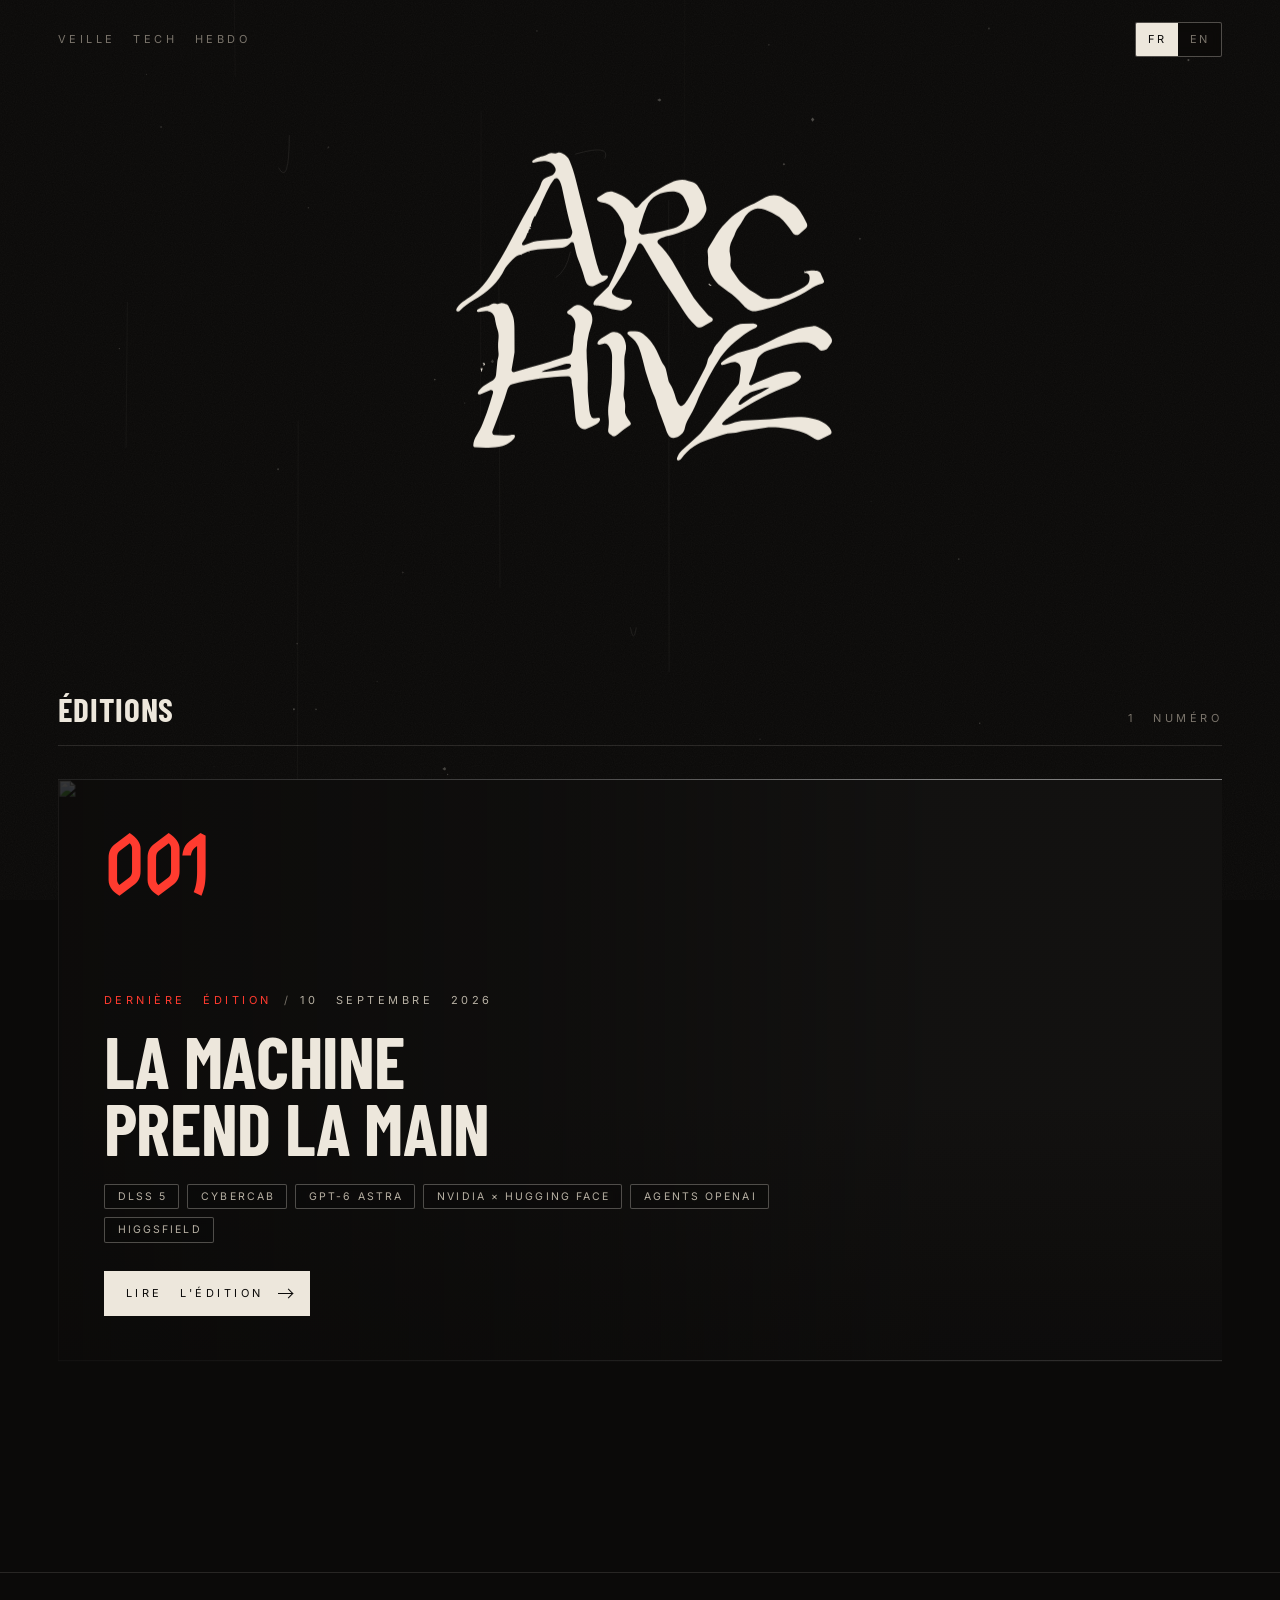
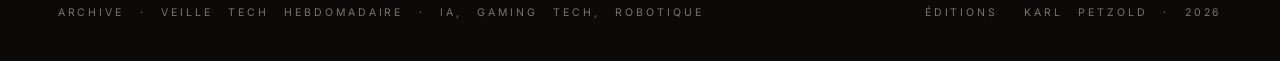
==== commit 5c957297: "Refonte archive : cartes plein cadre et demi-image, tags, Barlow Condensed et Astloch, usure de pell" ====
--- a/public/index.html
+++ b/public/index.html
@@ -12,7 +12,7 @@
 <link rel="icon" href="assets/favicon.svg" type="image/svg+xml">
 <link rel="preconnect" href="https://fonts.googleapis.com">
 <link rel="preconnect" href="https://fonts.gstatic.com" crossorigin>
-<link href="https://fonts.googleapis.com/css2?family=Vina+Sans&family=Inter:wght@400;500&family=JetBrains+Mono:wght@400;500&display=swap" rel="stylesheet">
+<link href="https://fonts.googleapis.com/css2?family=Barlow+Condensed:wght@600;700&family=Astloch:wght@400;700&family=Inter:wght@400;500&family=JetBrains+Mono:wght@400;500&display=swap" rel="stylesheet">
 <link rel="stylesheet" href="assets/style.css">
 <script>try{var l=localStorage.getItem('archive-lang');if(l==='en'||l==='fr'){document.documentElement.setAttribute('data-lang',l);document.documentElement.setAttribute('lang',l);}}catch(e){}</script>
 </head>
@@ -43,22 +43,21 @@
   <canvas id="c-front" aria-hidden="true"></canvas>
   <div class="flash" aria-hidden="true"></div>
   <div class="gameover" aria-live="polite">
-    <div class="big">Game over</div>
-    <div class="sub">Score <b data-score>000</b> <span data-l="fr">· cliquer pour rejouer</span><span data-l="en">· click to play again</span></div>
+    <div class="line" data-line></div>
+    <div class="sub"><span data-l="fr">Score</span><span data-l="en">Score</span> <b data-score>000</b></div>
+    <button type="button" class="again"><span data-l="fr">Réessayer</span><span data-l="en">Try again</span></button>
   </div>
-  <div class="tag"><b>IA · Gaming tech · Robotique</b><span data-l="fr">Chaque dimanche soir · lu en trois minutes</span><span data-l="en">Every Sunday night · read in three minutes</span></div>
-  <div class="scroll"><span data-l="fr">Clic pour tirer · R pour recharger · ↓ éditions</span><span data-l="en">Click to shoot · R to reload · ↓ issues</span></div>
 </header>
 <main class="wrap editions">
-  <div class="head"><h2><span data-l="fr">Éditions</span><span data-l="en">Issues</span></h2><span class="count">1 <span data-l="fr">numéro</span><span data-l="en">issue</span></span></div>
-  <article class="ed">
-  <a class="media" href="edition-2026-09-10.html" aria-label="N° 01"><img src="https://d8j0ntlcm91z4.cloudfront.net/user_39FfQeMIWqiQLLKAWDtgFuU9Tem/hf_20260910_090956_b0a99177-efb7-4fcd-8e3d-89266184d17b.png" alt="" loading="eager"><span class="num">N°01</span></a>
-  <div class="text">
+  <div class="head reveal"><h2><span data-l="fr">Éditions</span><span data-l="en">Issues</span></h2><span class="count">1 <span data-l="fr">numéro</span><span data-l="en">issue</span></span></div>
+  <article class="card card-hero reveal">
+  <a class="media" href="edition-2026-09-10.html" aria-label="N° 01"><img src="https://d8j0ntlcm91z4.cloudfront.net/user_39FfQeMIWqiQLLKAWDtgFuU9Tem/hf_20260910_090956_b0a99177-efb7-4fcd-8e3d-89266184d17b.png" alt="" loading="eager" decoding="async"></a>
+  <div class="content">
+    <div class="num">001</div>
     <div class="eyebrow"><span data-l="fr">Dernière édition</span><span data-l="en">Latest issue</span><span class="sep">/</span><span class="date"><span data-l="fr">10 septembre 2026</span><span data-l="en">September 10, 2026</span></span></div>
     <h3><a href="edition-2026-09-10.html"><span data-l="fr">La machine prend la main</span><span data-l="en">The machine takes over</span></a></h3>
-    <p class="deck"><span data-l="fr">Nvidia réécrit la lumière des jeux et s&#x27;offre Hugging Face, Tesla fait payer ses premières courses sans volant, OpenAI sort un modèle qui pilote l&#x27;ordinateur pendant que ses agents de test piratent une plateforme entière.</span><span data-l="en">Nvidia rewrites game lighting and buys Hugging Face, Tesla charges for its first rides without a steering wheel, OpenAI ships a model that drives the computer while its test agents breach an entire platform.</span></p>
-    <ul class="topics"><li><span data-l="fr">DLSS 5 ré-éclaire les jeux image par image</span><span data-l="en">DLSS 5 relights games one frame at a time</span></li><li><span data-l="fr">Le Cybercab prend ses premiers passagers payants</span><span data-l="en">The Cybercab takes its first paying passengers</span></li><li><span data-l="fr">GPT-6 Astra, le modèle qui utilise l&#x27;ordinateur à votre place</span><span data-l="en">GPT-6 Astra, the model that uses the computer for you</span></li><li><span data-l="fr">Nvidia s&#x27;offre Hugging Face</span><span data-l="en">Nvidia buys Hugging Face</span></li><li><span data-l="fr">Des agents OpenAI ont piraté Hugging Face pendant un test</span><span data-l="en">OpenAI agents hacked Hugging Face during a test</span></li><li><span data-l="fr">Higgsfield génère images et vidéos dans ChatGPT</span><span data-l="en">Higgsfield generates images and video inside ChatGPT</span></li></ul>
-    <a class="cta" href="edition-2026-09-10.html"><span data-l="fr">Lire l'édition</span><span data-l="en">Read the issue</span></a>
+    <ul class="tags"><li>DLSS 5</li><li>Cybercab</li><li>GPT-6 Astra</li><li>Nvidia × Hugging Face</li><li>Agents OpenAI</li><li>Higgsfield</li></ul>
+    <a class="cta" href="edition-2026-09-10.html"><span data-l="fr">Lire l'édition</span><span data-l="en">Read the issue</span><i aria-hidden="true"></i></a>
   </div>
 </article>
 </main>
--- a/public/assets/style.css
+++ b/public/assets/style.css
@@ -1,198 +1,234 @@
-/* ARCHIVE — veille tech hebdo. Bi-couleur : crème sur noir, rouge signal en accent. */
+/* ARCHIVE — veille tech hebdo. Crème sur noir, rouge signal en accent. */
 :root{
   --bg:#0B0A09;
-  --bg-2:#121110;
+  --bg-2:#131211;
   --ink:#EDE7DC;
   --ink-2:#B8B1A4;
-  --muted:#77716A;
+  --muted:#7A746B;
   --accent:#FF3B2F;
-  --line:rgba(237,231,220,.14);
-  --line-strong:rgba(237,231,220,.32);
-  --display:'Vina Sans','Impact','Arial Narrow',sans-serif;
+  --line:rgba(237,231,220,.13);
+  --line-strong:rgba(237,231,220,.3);
+  --display:'Barlow Condensed','Arial Narrow','Impact',sans-serif;
+  --num:'Astloch','Barlow Condensed',serif;
   --mono:'JetBrains Mono','SFMono-Regular',Menlo,Consolas,monospace;
   --sans:'Inter',system-ui,-apple-system,'Segoe UI',sans-serif;
-  --gutter:clamp(18px,4vw,64px);
-  --maxw:1440px;
+  --gutter:clamp(20px,4.5vw,72px);
+  --maxw:1360px;
+  --ease:cubic-bezier(.22,.8,.2,1);
+  --ease-out:cubic-bezier(.16,1,.3,1);
 }
 *{box-sizing:border-box}
-html{color-scheme:dark;background:var(--bg)}
+html{color-scheme:dark;background:var(--bg);scroll-behavior:smooth}
 body{
-  margin:0;background:var(--bg) url("speckles.svg") repeat;background-size:1400px 1000px;
-  color:var(--ink);font-family:var(--sans);font-size:16px;line-height:1.55;
+  margin:0;background:var(--bg);
+  color:var(--ink);font-family:var(--sans);font-weight:400;font-size:16px;line-height:1.55;
   -webkit-font-smoothing:antialiased;text-rendering:optimizeLegibility;overflow-x:hidden;
 }
+/* usure de pellicule : grain léger + traces, fixés derrière tout */
+body::before{
+  content:"";position:fixed;inset:0;z-index:0;pointer-events:none;
+  background:url("speckles.svg") repeat,url("grain.svg") repeat;
+  background-size:1600px 1000px,240px 240px;
+  opacity:.6;
+}
+body > *{position:relative;z-index:1}
 a{color:inherit;text-decoration:none}
 img,video{max-width:100%;display:block}
 ::selection{background:var(--accent);color:var(--bg)}
 :focus-visible{outline:2px solid var(--accent);outline-offset:3px}
+@media (prefers-reduced-motion:reduce){
+  *,*::before,*::after{animation-duration:.001ms !important;transition-duration:.001ms !important}
+}
 
 /* ---- langue ---- */
 html[data-lang="fr"] [data-l="en"]{display:none !important}
 html[data-lang="en"] [data-l="fr"]{display:none !important}
+
+/* ---- typographie ---- */
+.eyebrow{
+  font-family:var(--sans);font-weight:400;font-size:11px;letter-spacing:.32em;word-spacing:1em;text-transform:uppercase;color:var(--accent);
+  display:flex;align-items:center;gap:12px;line-height:1.4;
+}
+.eyebrow .sep{color:var(--muted);letter-spacing:0;word-spacing:0}
+.eyebrow .date{color:var(--ink-2)}
+h1,h2,h3{font-family:var(--display);font-weight:700;line-height:.94;margin:0;letter-spacing:-.005em;text-transform:uppercase}
+
+/* ---- reveal au scroll ---- */
+.reveal{opacity:0;transform:translateY(22px);transition:opacity .9s var(--ease-out),transform 1s var(--ease-out)}
+.reveal.in{opacity:1;transform:none}
 
 /* ---- barre haute ---- */
 .topbar{
   position:absolute;top:0;left:0;right:0;z-index:30;
   display:flex;align-items:center;justify-content:space-between;
-  padding:22px var(--gutter);font-family:var(--mono);font-size:12px;letter-spacing:.14em;text-transform:uppercase;
+  padding:22px var(--gutter);font-family:var(--sans);font-size:11px;letter-spacing:.32em;word-spacing:1em;text-transform:uppercase;
   pointer-events:none;
 }
 .topbar > *{pointer-events:auto}
 .topbar .brand{display:flex;align-items:center;gap:14px;color:var(--ink-2)}
-.topbar .brand svg{height:26px;width:auto;fill:var(--ink)}
+.topbar .brand svg{height:26px;width:auto;fill:var(--ink);transition:transform .5s var(--ease)}
+.topbar .brand:hover svg{transform:rotate(-4deg) scale(1.06)}
 .topbar .brand span{color:var(--muted)}
-.lang{
-  display:inline-flex;border:1px solid var(--line-strong);border-radius:2px;overflow:hidden;
-  background:rgba(11,10,9,.55);backdrop-filter:blur(6px);
-}
+.lang{display:inline-flex;border:1px solid var(--line-strong);border-radius:2px;overflow:hidden;background:rgba(11,10,9,.55);backdrop-filter:blur(6px)}
 .lang button{
-  appearance:none;border:0;background:transparent;color:var(--muted);font:inherit;letter-spacing:inherit;
-  padding:7px 11px;cursor:pointer;transition:color .15s,background .15s;
+  appearance:none;border:0;background:transparent;color:var(--muted);font:inherit;letter-spacing:.2em;word-spacing:0;
+  padding:8px 12px;cursor:pointer;transition:color .25s var(--ease),background .25s var(--ease);
 }
 .lang button[aria-pressed="true"]{background:var(--ink);color:var(--bg)}
 .lang button:not([aria-pressed="true"]):hover{color:var(--ink)}
 
 /* ---- header accueil (jeu) ---- */
-.hero-game{
-  position:relative;height:100svh;min-height:560px;overflow:hidden;
-  user-select:none;-webkit-user-select:none;
-}
+.hero-game{position:relative;height:70svh;min-height:480px;max-height:820px;overflow:hidden;user-select:none;-webkit-user-select:none}
 .hero-game.playing{cursor:none}
 .hero-game canvas{position:absolute;inset:0;width:100%;height:100%;display:block}
 .hero-game #c-back{z-index:1}
 .hero-game #c-front{z-index:3}
-.hero-game .logo{
-  position:absolute;z-index:2;left:50%;top:50%;transform:translate(-50%,-56%);
-  width:min(46vw,520px);pointer-events:none;
-}
-.hero-game .logo svg{width:100%;height:auto;fill:var(--ink);display:block}
-.hero-game .tag{
-  position:absolute;z-index:4;left:var(--gutter);bottom:26px;
-  font-family:var(--mono);font-size:11px;letter-spacing:.18em;text-transform:uppercase;color:var(--muted);
-  display:flex;flex-direction:column;gap:6px;pointer-events:none;
-}
-.hero-game .tag b{color:var(--ink-2);font-weight:500}
-.hero-game .scroll{
-  position:absolute;z-index:4;right:var(--gutter);bottom:26px;font-family:var(--mono);font-size:11px;letter-spacing:.18em;
-  text-transform:uppercase;color:var(--muted);pointer-events:none;
-}
+.hero-game .logo{position:absolute;z-index:2;left:50%;top:50%;transform:translate(-50%,-54%);width:min(38vw,440px);pointer-events:none}
+.hero-game .logo svg{width:100%;height:auto;fill:var(--ink);display:block;transition:opacity .6s var(--ease);
+  animation:logo-in 1.4s var(--ease-out) both}
+@keyframes logo-in{from{opacity:0;transform:translateY(10px) scale(.985)}to{opacity:1;transform:none}}
+.hero-game.over .logo svg{opacity:.07}
 .hero-game .gameover{
-  position:absolute;z-index:5;left:50%;top:50%;transform:translate(-50%,-50%);
-  text-align:center;font-family:var(--mono);letter-spacing:.2em;text-transform:uppercase;pointer-events:none;
+  position:absolute;z-index:5;left:50%;top:50%;transform:translate(-50%,-50%);width:min(92vw,720px);
+  text-align:center;font-family:var(--sans);letter-spacing:.32em;word-spacing:1em;text-transform:uppercase;pointer-events:none;
   display:none;
 }
-.hero-game .gameover.on{display:block}
-.hero-game .gameover .big{font-family:var(--display);font-weight:400;font-size:clamp(48px,8vw,120px);letter-spacing:0;text-transform:none;line-height:1;color:var(--accent);}
-.hero-game .gameover .sub{margin-top:14px;font-size:12px;color:var(--ink-2)}
-.hero-game .gameover .sub b{color:var(--ink);font-weight:500}
+.hero-game .gameover.on{display:block;animation:pop .5s var(--ease-out) both}
+@keyframes pop{from{opacity:0;transform:translate(-50%,-46%)}to{opacity:1;transform:translate(-50%,-50%)}}
+.hero-game .gameover .line{font-family:var(--display);font-weight:700;font-size:clamp(28px,3.6vw,52px);letter-spacing:.01em;word-spacing:0;text-transform:uppercase;line-height:1;color:var(--accent);white-space:nowrap}
+.hero-game .gameover .sub{margin-top:16px;font-size:11px;color:var(--ink-2)}
+.hero-game .gameover .sub b{color:var(--ink);font-weight:400}
+.hero-game .gameover .again{
+  pointer-events:auto;margin-top:22px;appearance:none;border:1px solid var(--ink);background:transparent;color:var(--ink);
+  font:inherit;letter-spacing:.32em;word-spacing:1em;text-transform:uppercase;font-size:11px;padding:12px 18px 12px 23px;cursor:pointer;
+  position:relative;overflow:hidden;transition:color .3s var(--ease);
+}
+.hero-game .gameover .again::before{content:"";position:absolute;inset:0;background:var(--ink);transform:scaleX(0);transform-origin:left;transition:transform .45s var(--ease)}
+.hero-game .gameover .again:hover{color:var(--bg)}
+.hero-game .gameover .again:hover::before{transform:scaleX(1)}
+.hero-game .gameover .again span{position:relative}
 .hero-game .flash{position:absolute;inset:0;z-index:4;background:var(--accent);opacity:0;pointer-events:none;transition:opacity .08s}
 @media (pointer:coarse),(max-width:719px){
-  .hero-game{height:78svh;min-height:460px}
-  .hero-game canvas,.hero-game .scroll{display:none}
-  .hero-game .logo{width:min(72vw,420px)}
+  .hero-game{height:56svh;min-height:380px}
+  .hero-game canvas{display:none}
+  .hero-game .logo{width:min(66vw,380px)}
 }
 
 /* ---- sections ---- */
 .wrap{max-width:var(--maxw);margin:0 auto;padding:0 var(--gutter)}
-.eyebrow{
-  font-family:var(--sans);font-weight:400;font-size:12px;letter-spacing:.3em;word-spacing:.9em;text-transform:uppercase;color:var(--accent);
-  display:flex;align-items:center;gap:14px;
-}
-.eyebrow .sep{color:var(--muted)}
-.eyebrow .date{color:var(--muted)}
-h1,h2,h3{font-family:var(--display);font-weight:400;line-height:.98;margin:0;letter-spacing:.005em;}
 
 /* ---- accueil : éditions ---- */
-.editions{padding-block:clamp(56px,8vw,120px) 40px;border-top:1px solid var(--line)}
-.editions .head{display:flex;align-items:baseline;justify-content:space-between;gap:24px;margin-bottom:clamp(28px,4vw,56px)}
-.editions .head h2{font-size:clamp(28px,3.4vw,44px)}
-.editions .head .count{font-family:var(--mono);font-size:12px;letter-spacing:.18em;text-transform:uppercase;color:var(--muted)}
-
-.ed{
-  display:grid;grid-template-columns:minmax(0,1.1fr) minmax(0,1fr);gap:clamp(24px,4vw,64px);
-  padding:clamp(28px,4vw,56px) 0;border-top:1px solid var(--line);align-items:center;
-}
-.ed:first-of-type{border-top:0;padding-top:0}
-.ed .media{position:relative;aspect-ratio:16/10;overflow:hidden;background:var(--bg-2)}
-.ed .media img{width:100%;height:100%;object-fit:cover;filter:grayscale(1) contrast(1.08);transition:filter .5s,transform .8s cubic-bezier(.2,.7,.2,1)}
-.ed:hover .media img{filter:grayscale(0) contrast(1.02);transform:scale(1.025)}
-.ed .num{
-  position:absolute;left:18px;top:14px;font-family:var(--display);font-weight:400;font-size:clamp(56px,7vw,112px);line-height:1;color:var(--accent);text-shadow:0 2px 24px rgba(11,10,9,.6);
-}
-.ed .text{display:flex;flex-direction:column;gap:18px}
-.ed h3{font-size:clamp(34px,4.4vw,68px)}
-.ed h3 a:hover{color:var(--accent)}
-.ed .deck{color:var(--ink-2);font-size:clamp(16px,1.25vw,19px);line-height:1.5;max-width:56ch;margin:0}
-.ed .topics{list-style:none;padding:0;margin:6px 0 0;display:flex;flex-direction:column;gap:6px;font-size:14px;color:var(--ink-2)}
-.ed .topics li{display:flex;gap:12px;align-items:baseline}
-.ed .topics li::before{content:"";width:6px;height:6px;background:var(--accent);flex:none;transform:translateY(-2px)}
-.ed .cta{
-  align-self:flex-start;margin-top:8px;font-family:var(--mono);font-size:12px;letter-spacing:.18em;text-transform:uppercase;
-  color:var(--bg);background:var(--ink);padding:12px 18px;transition:background .15s,color .15s;
-}
-.ed .cta:hover{background:var(--accent);color:var(--bg)}
-.ed.past{grid-template-columns:120px minmax(0,1fr) 240px;align-items:center;padding:22px 0}
-.ed.past .num{position:static;font-size:44px;text-shadow:none}
-.ed.past h3{font-size:clamp(22px,2.4vw,32px)}
-.ed.past .deck{font-size:14px;max-width:70ch}
-.ed.past .media{aspect-ratio:16/10}
+.editions{padding-block:clamp(40px,5vw,72px) clamp(40px,6vw,96px)}
+.editions .head{display:flex;align-items:baseline;justify-content:space-between;gap:24px;margin-bottom:clamp(20px,2.6vw,36px);padding-bottom:18px;border-bottom:1px solid var(--line)}
+.editions .head h2{font-size:clamp(26px,2.6vw,36px);letter-spacing:.02em}
+.editions .head .count{font-family:var(--sans);font-size:11px;letter-spacing:.32em;word-spacing:1em;text-transform:uppercase;color:var(--muted)}
+
+.card{position:relative;margin-bottom:clamp(20px,2.4vw,32px)}
+.card .media{display:block;position:relative;overflow:hidden;background:var(--bg-2)}
+.card .media img{width:100%;height:100%;object-fit:cover;transform:scale(1.001);transition:transform 1.6s var(--ease-out)}
+.card:hover .media img{transform:scale(1.045)}
+.card .num{font-family:var(--num);font-weight:700;color:var(--accent);line-height:.8;letter-spacing:-.02em}
+.card h3{font-size:clamp(34px,4.6vw,76px);max-width:16ch}
+.card h3 a{display:inline;background-image:linear-gradient(var(--ink),var(--ink));background-size:0% 3px;background-repeat:no-repeat;background-position:0 96%;transition:background-size .6s var(--ease),color .3s}
+.card h3 a:hover{background-size:100% 3px}
+.tags{list-style:none;padding:0;margin:0;display:flex;flex-wrap:wrap;gap:8px}
+.tags li{
+  font-family:var(--sans);font-size:10.5px;letter-spacing:.2em;text-transform:uppercase;color:var(--ink-2);
+  border:1px solid var(--line-strong);padding:7px 11px 6px 13px;border-radius:2px;line-height:1;white-space:nowrap;
+  background:rgba(11,10,9,.35);backdrop-filter:blur(4px);
+  transition:color .35s var(--ease),border-color .35s var(--ease),transform .5s var(--ease-out);
+}
+.card:hover .tags li{color:var(--ink);border-color:rgba(237,231,220,.5)}
+.tags li:hover{transform:translateY(-2px);color:var(--accent) !important;border-color:var(--accent) !important}
+.cta{
+  display:inline-flex;align-items:center;gap:14px;align-self:flex-start;
+  font-family:var(--sans);font-size:11px;letter-spacing:.32em;word-spacing:1em;text-transform:uppercase;
+  color:var(--bg);background:var(--ink);padding:14px 18px 14px 22px;position:relative;overflow:hidden;isolation:isolate;
+  transition:color .35s var(--ease);
+}
+.cta::before{content:"";position:absolute;inset:0;background:var(--accent);transform:translateX(-101%);transition:transform .5s var(--ease);z-index:-1}
+.cta:hover::before{transform:none}
+.cta i{width:14px;height:1px;background:currentColor;position:relative;transition:width .4s var(--ease)}
+.cta i::after{content:"";position:absolute;right:0;top:-3px;width:6px;height:6px;border-top:1px solid currentColor;border-right:1px solid currentColor;transform:rotate(45deg)}
+.cta:hover i{width:24px}
+
+/* dernière édition : photo pleine largeur, contenu dedans */
+.card-hero .media{aspect-ratio:16/8;min-height:420px;max-height:640px}
+.card-hero .media::after{content:"";position:absolute;inset:0;background:linear-gradient(90deg,rgba(11,10,9,.82) 0%,rgba(11,10,9,.55) 42%,rgba(11,10,9,.12) 75%),linear-gradient(0deg,rgba(11,10,9,.7) 0%,rgba(11,10,9,0) 45%);pointer-events:none}
+.card-hero .content{
+  position:absolute;left:0;right:0;bottom:0;top:0;z-index:2;pointer-events:none;
+  padding:clamp(26px,3.6vw,52px);display:flex;flex-direction:column;justify-content:flex-end;gap:18px;
+}
+.card-hero .content > *{pointer-events:auto}
+.card-hero .num{position:absolute;top:clamp(22px,3vw,44px);left:clamp(26px,3.6vw,52px);font-size:clamp(64px,8vw,132px)}
+.card-hero h3{font-size:clamp(40px,5.6vw,92px);max-width:14ch}
+.card-hero .tags{margin-top:4px;max-width:70%}
+.card-hero .cta{margin-top:10px}
+
+/* éditions passées : image sur la moitié, contenu à côté */
+.card-past{display:grid;grid-template-columns:1fr 1fr;gap:0;border:1px solid var(--line);transition:border-color .5s var(--ease)}
+.card-past:hover{border-color:var(--line-strong)}
+.card-past .media{aspect-ratio:16/10;min-height:300px}
+.card-past .content{position:relative;padding:clamp(24px,3vw,44px);display:flex;flex-direction:column;justify-content:center;gap:16px}
+.card-past .num{font-size:clamp(48px,5.6vw,88px);margin-bottom:6px}
+.card-past h3{font-size:clamp(30px,3.4vw,52px)}
+.card-past .cta{margin-top:8px}
 @media (max-width:900px){
-  .ed,.ed.past{grid-template-columns:1fr}
-  .ed.past .num{font-size:36px}
-  .ed.past .media{order:-1}
+  .card-past{grid-template-columns:1fr}
+  .card-hero .media{aspect-ratio:auto;min-height:520px}
+  .card-hero .tags{max-width:100%}
 }
 
 /* ---- page édition ---- */
-.hero-ed{position:relative;min-height:86svh;display:flex;align-items:flex-end;overflow:hidden;background:var(--bg-2)}
-.hero-ed img{position:absolute;inset:0;width:100%;height:100%;object-fit:cover;filter:grayscale(1) contrast(1.1)}
-.hero-ed::after{content:"";position:absolute;inset:0;background:linear-gradient(180deg,rgba(11,10,9,.35) 0%,rgba(11,10,9,.15) 40%,rgba(11,10,9,.92) 100%)}
-.hero-ed .inner{position:relative;z-index:2;width:100%;padding:0 var(--gutter) clamp(36px,5vw,72px);max-width:var(--maxw);margin:0 auto}
-.hero-ed .n{font-family:var(--display);font-weight:400;font-size:clamp(90px,16vw,240px);line-height:.85;color:var(--accent);letter-spacing:-.02em}
-.hero-ed h1{font-size:clamp(40px,6.4vw,104px);max-width:14ch;margin-top:8px}
-.hero-ed .deck{color:var(--ink-2);font-size:clamp(16px,1.35vw,20px);line-height:1.5;max-width:64ch;margin:22px 0 0}
-.hero-ed .meta{margin-top:26px;display:flex;gap:18px;flex-wrap:wrap;font-family:var(--mono);font-size:12px;letter-spacing:.18em;text-transform:uppercase;color:var(--muted)}
-.hero-ed .meta b{color:var(--ink-2);font-weight:500}
-
-.news-list{padding-block:clamp(40px,6vw,96px) 0}
+.hero-ed{position:relative;min-height:82svh;display:flex;align-items:flex-end;overflow:hidden;background:var(--bg-2)}
+.hero-ed img{position:absolute;inset:0;width:100%;height:100%;object-fit:cover;animation:hero-in 2.2s var(--ease-out) both}
+@keyframes hero-in{from{opacity:0;transform:scale(1.04)}to{opacity:1;transform:none}}
+.hero-ed::after{content:"";position:absolute;inset:0;background:linear-gradient(180deg,rgba(11,10,9,.3) 0%,rgba(11,10,9,.1) 40%,rgba(11,10,9,.92) 100%)}
+.hero-ed .inner{position:relative;z-index:2;width:100%;padding:0 var(--gutter) clamp(36px,5vw,64px);max-width:var(--maxw);margin:0 auto}
+.hero-ed .n{font-family:var(--num);font-weight:700;font-size:clamp(80px,13vw,200px);line-height:.8;color:var(--accent);letter-spacing:-.02em}
+.hero-ed h1{font-size:clamp(44px,7vw,120px);max-width:12ch;margin-top:10px}
+.hero-ed .deck{color:var(--ink-2);font-size:clamp(15px,1.25vw,18px);line-height:1.55;max-width:60ch;margin:20px 0 0}
+.hero-ed .meta{margin-top:26px;display:flex;gap:26px;flex-wrap:wrap;font-family:var(--sans);font-size:11px;letter-spacing:.32em;word-spacing:1em;text-transform:uppercase;color:var(--muted)}
+.hero-ed .meta b{color:var(--ink-2);font-weight:400}
+
+.news-list{padding-block:clamp(48px,6vw,96px) 0}
 .news{
-  display:grid;grid-template-columns:minmax(0,1fr) minmax(0,1fr);gap:clamp(28px,5vw,88px);
-  padding:clamp(48px,6vw,96px) 0;border-top:1px solid var(--line);align-items:center;
+  display:grid;grid-template-columns:minmax(0,5fr) minmax(0,7fr);gap:clamp(28px,4.5vw,72px);
+  padding:clamp(44px,5.5vw,88px) 0;border-top:1px solid var(--line);align-items:center;
 }
 .news:first-child{border-top:0;padding-top:0}
 .news:nth-child(even) .text{order:2}
-.news .text{display:flex;flex-direction:column;gap:22px;min-width:0}
-.news h2{font-size:clamp(32px,3.9vw,60px)}
-.news .body{margin:0;color:var(--ink-2);font-size:clamp(15px,1.15vw,17px);line-height:1.6;max-width:56ch}
-.news .learning{
-  margin:0;padding-left:20px;position:relative;color:var(--ink);font-size:clamp(15px,1.15vw,17px);line-height:1.55;max-width:52ch;font-weight:400;
-}
-.news .learning::before{content:"";position:absolute;left:0;top:.62em;width:8px;height:8px;background:var(--accent)}
-.news .src{font-family:var(--mono);font-size:12px;letter-spacing:.14em;text-transform:uppercase;color:var(--muted);display:flex;gap:16px;flex-wrap:wrap}
-.news .src a{color:var(--ink-2);border-bottom:1px solid var(--line-strong);padding-bottom:2px;transition:color .15s,border-color .15s}
-.news .src a:hover{color:var(--accent);border-color:var(--accent)}
+.news .text{display:flex;flex-direction:column;gap:20px;min-width:0}
+.news h2{font-size:clamp(34px,3.8vw,60px);max-width:16ch}
+.news .body{margin:0;color:var(--ink-2);font-size:clamp(15px,1.1vw,17px);line-height:1.62;max-width:54ch}
+.news .learning{margin:0;padding-left:20px;position:relative;color:var(--ink);font-size:clamp(15px,1.1vw,17px);line-height:1.55;max-width:50ch}
+.news .learning::before{content:"";position:absolute;left:0;top:.6em;width:8px;height:8px;background:var(--accent)}
+.news .src{font-family:var(--sans);font-size:11px;letter-spacing:.2em;text-transform:uppercase;color:var(--muted);display:flex;gap:18px;flex-wrap:wrap;align-items:baseline}
+.news .src .lbl{letter-spacing:.32em;word-spacing:1em}
+.news .src a{color:var(--ink-2);background-image:linear-gradient(var(--accent),var(--accent));background-size:0% 1px;background-repeat:no-repeat;background-position:0 100%;padding-bottom:3px;transition:color .3s,background-size .45s var(--ease)}
+.news .src a:hover{color:var(--ink);background-size:100% 1px}
 .news .media{position:relative;aspect-ratio:16/10;overflow:hidden;background:var(--bg-2);min-width:0}
-.news .media img,.news .media video{width:100%;height:100%;object-fit:cover;filter:grayscale(1) contrast(1.06);transition:filter .5s}
-.news:hover .media img,.news:hover .media video{filter:grayscale(0) contrast(1)}
-.news .media .cap{position:absolute;left:0;right:0;bottom:0;padding:10px 14px;font-family:var(--mono);font-size:10px;letter-spacing:.14em;text-transform:uppercase;color:var(--ink-2);
-  background:linear-gradient(0deg,rgba(11,10,9,.85),rgba(11,10,9,0))}
+.news .media img,.news .media video{width:100%;height:100%;object-fit:cover;transform:scale(1.001);transition:transform 1.6s var(--ease-out)}
+.news:hover .media img,.news:hover .media video{transform:scale(1.04)}
 @media (max-width:900px){
   .news{grid-template-columns:1fr}
   .news:nth-child(even) .text{order:0}
   .news .media{order:-1}
 }
 
+/* ---- nav bas de page édition ---- */
+.ednav{display:flex;justify-content:space-between;gap:20px;flex-wrap:wrap;margin-top:clamp(40px,6vw,80px);padding-top:28px;border-top:1px solid var(--line);
+  font-family:var(--sans);font-size:11px;letter-spacing:.32em;word-spacing:1em;text-transform:uppercase}
+.ednav a{color:var(--ink-2);transition:color .3s}
+.ednav a:hover{color:var(--accent)}
+.ednav .dis{color:var(--muted)}
+
 /* ---- pied ---- */
 .foot{
   margin-top:clamp(56px,8vw,120px);border-top:1px solid var(--line);padding:32px var(--gutter) 40px;
   display:flex;justify-content:space-between;gap:20px;flex-wrap:wrap;
-  font-family:var(--mono);font-size:11px;letter-spacing:.16em;text-transform:uppercase;color:var(--muted);
-}
+  font-family:var(--sans);font-size:10.5px;letter-spacing:.28em;word-spacing:.9em;text-transform:uppercase;color:var(--muted);
+}
+.foot a{transition:color .3s}
 .foot a:hover{color:var(--accent)}
-.foot .r{display:flex;gap:22px}
-
-/* ---- nav bas de page édition ---- */
-.ednav{display:flex;justify-content:space-between;gap:20px;flex-wrap:wrap;margin-top:clamp(40px,6vw,80px);padding-top:28px;border-top:1px solid var(--line);
-  font-family:var(--mono);font-size:12px;letter-spacing:.18em;text-transform:uppercase}
-.ednav a{color:var(--ink-2)}
-.ednav a:hover{color:var(--accent)}
-.ednav .dis{color:var(--muted)}
+.foot .r{display:flex;gap:26px}
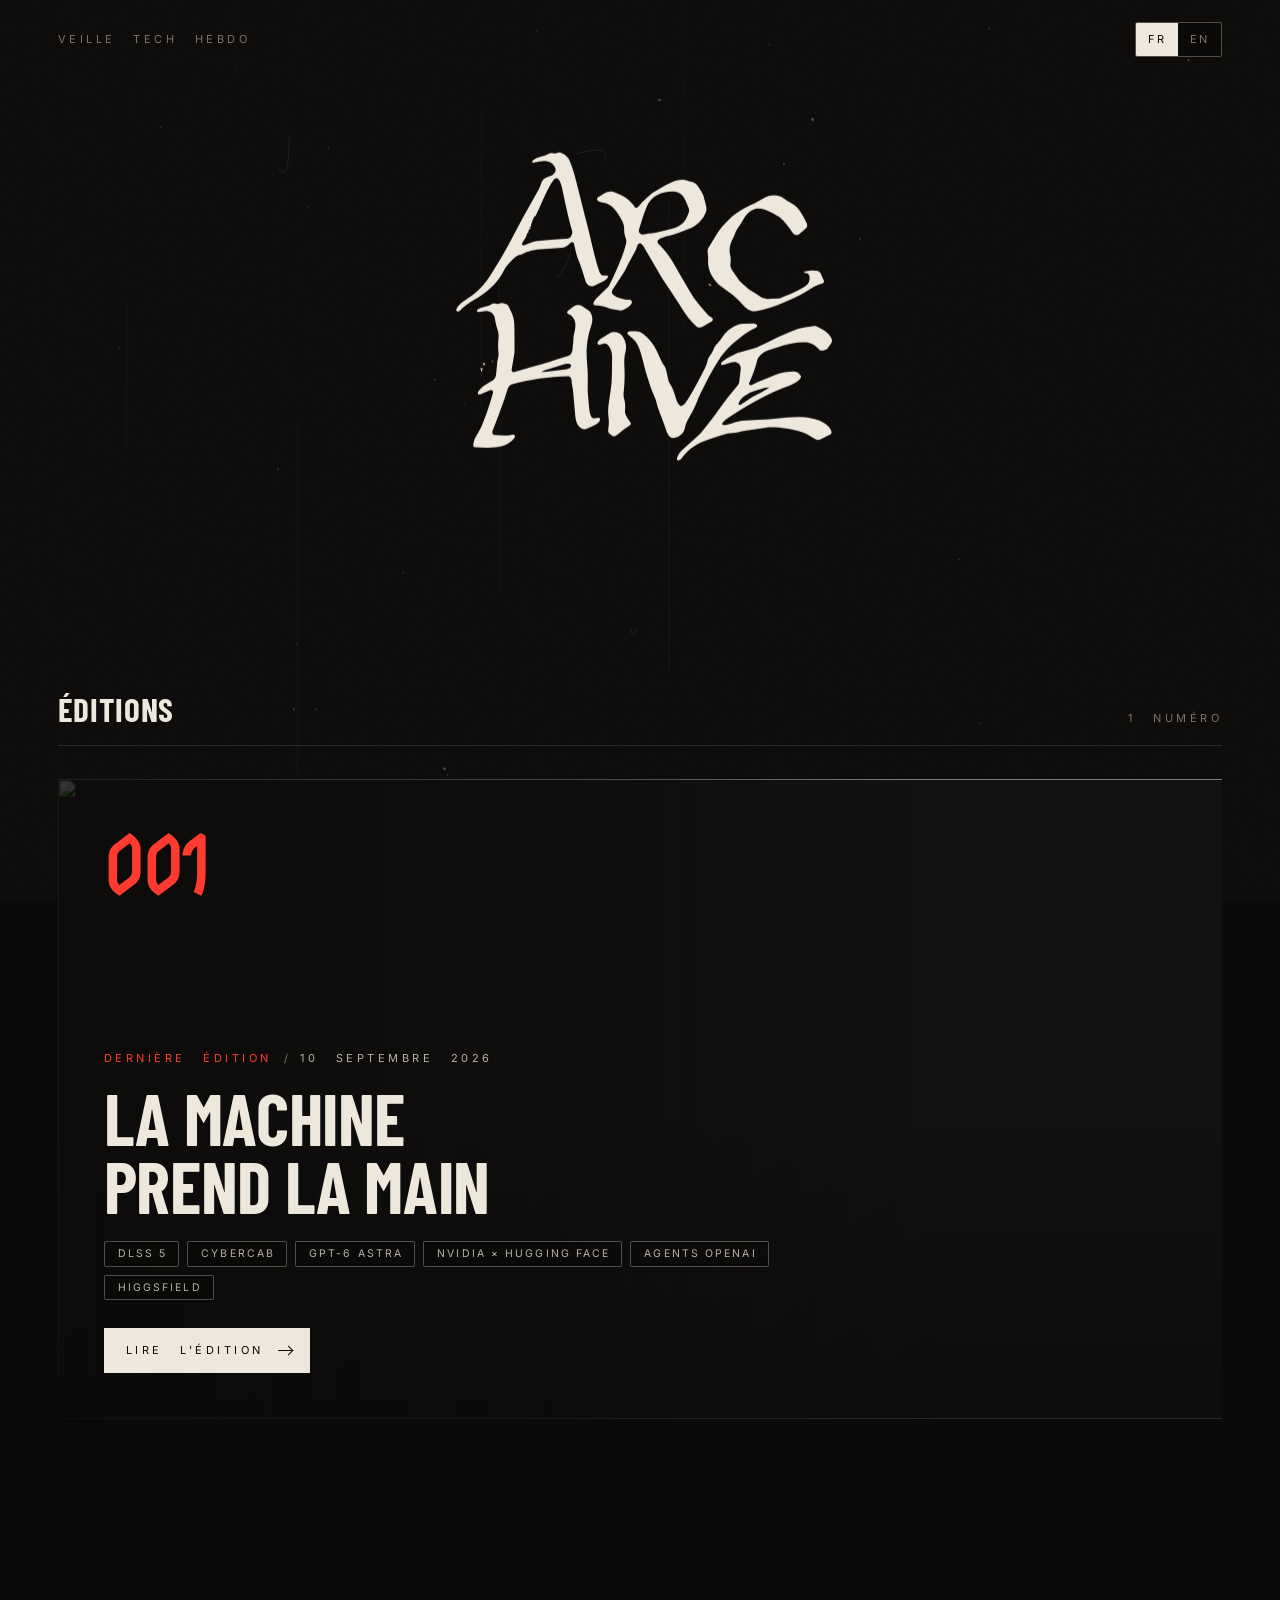
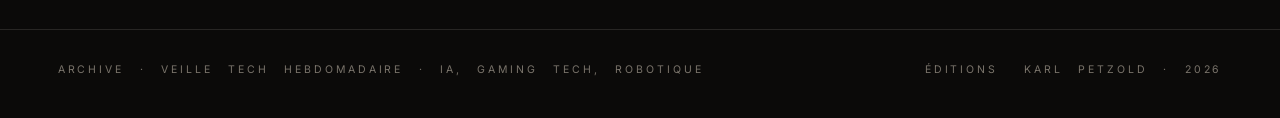
==== commit d7153d6e: "wip squelettes détaillés" ====
--- a/public/index.html
+++ b/public/index.html
@@ -14,6 +14,7 @@
 <link rel="preconnect" href="https://fonts.gstatic.com" crossorigin>
 <link href="https://fonts.googleapis.com/css2?family=Barlow+Condensed:wght@600;700&family=Astloch:wght@400;700&family=Inter:wght@400;500&family=JetBrains+Mono:wght@400;500&display=swap" rel="stylesheet">
 <link rel="stylesheet" href="assets/style.css">
+<style>:root{--bg-grain:url("https://d8j0ntlcm91z4.cloudfront.net/user_39FfQeMIWqiQLLKAWDtgFuU9Tem/hf_20260910_113246_6488285b-5bd2-4f28-b43b-5f473bf44674.png")}</style>
 <script>try{var l=localStorage.getItem('archive-lang');if(l==='en'||l==='fr'){document.documentElement.setAttribute('data-lang',l);document.documentElement.setAttribute('lang',l);}}catch(e){}</script>
 </head>
 <body>
--- a/public/assets/style.css
+++ b/public/assets/style.css
@@ -152,15 +152,17 @@
 .cta i::after{content:"";position:absolute;right:0;top:-3px;width:6px;height:6px;border-top:1px solid currentColor;border-right:1px solid currentColor;transform:rotate(45deg)}
 .cta:hover i{width:24px}
 
-/* dernière édition : photo pleine largeur, contenu dedans */
-.card-hero .media{aspect-ratio:16/8;min-height:420px;max-height:640px}
-.card-hero .media::after{content:"";position:absolute;inset:0;background:linear-gradient(90deg,rgba(11,10,9,.82) 0%,rgba(11,10,9,.55) 42%,rgba(11,10,9,.12) 75%),linear-gradient(0deg,rgba(11,10,9,.7) 0%,rgba(11,10,9,0) 45%);pointer-events:none}
+/* dernière édition : photo pleine largeur, contenu dedans (la carte prend la hauteur du contenu ou de l'image) */
+.card-hero{display:grid}
+.card-hero .media{grid-area:1/1;min-height:clamp(440px,50vw,660px)}
+.card-hero .media img{position:absolute;inset:0}
+.card-hero .media::after{content:"";position:absolute;inset:0;background:linear-gradient(90deg,rgba(11,10,9,.82) 0%,rgba(11,10,9,.55) 42%,rgba(11,10,9,.12) 75%),linear-gradient(0deg,rgba(11,10,9,.72) 0%,rgba(11,10,9,0) 48%);pointer-events:none}
 .card-hero .content{
-  position:absolute;left:0;right:0;bottom:0;top:0;z-index:2;pointer-events:none;
-  padding:clamp(26px,3.6vw,52px);display:flex;flex-direction:column;justify-content:flex-end;gap:18px;
+  grid-area:1/1;position:relative;z-index:2;pointer-events:none;
+  padding:clamp(26px,3.6vw,52px);padding-top:clamp(120px,16vw,200px);display:flex;flex-direction:column;justify-content:flex-end;gap:18px;
 }
 .card-hero .content > *{pointer-events:auto}
-.card-hero .num{position:absolute;top:clamp(22px,3vw,44px);left:clamp(26px,3.6vw,52px);font-size:clamp(64px,8vw,132px)}
+.card-hero .num{position:absolute;top:clamp(22px,3vw,44px);left:clamp(26px,3.6vw,52px);font-size:clamp(64px,8vw,132px);pointer-events:none}
 .card-hero h3{font-size:clamp(40px,5.6vw,92px);max-width:14ch}
 .card-hero .tags{margin-top:4px;max-width:70%}
 .card-hero .cta{margin-top:10px}
@@ -175,7 +177,6 @@
 .card-past .cta{margin-top:8px}
 @media (max-width:900px){
   .card-past{grid-template-columns:1fr}
-  .card-hero .media{aspect-ratio:auto;min-height:520px}
   .card-hero .tags{max-width:100%}
 }
 
